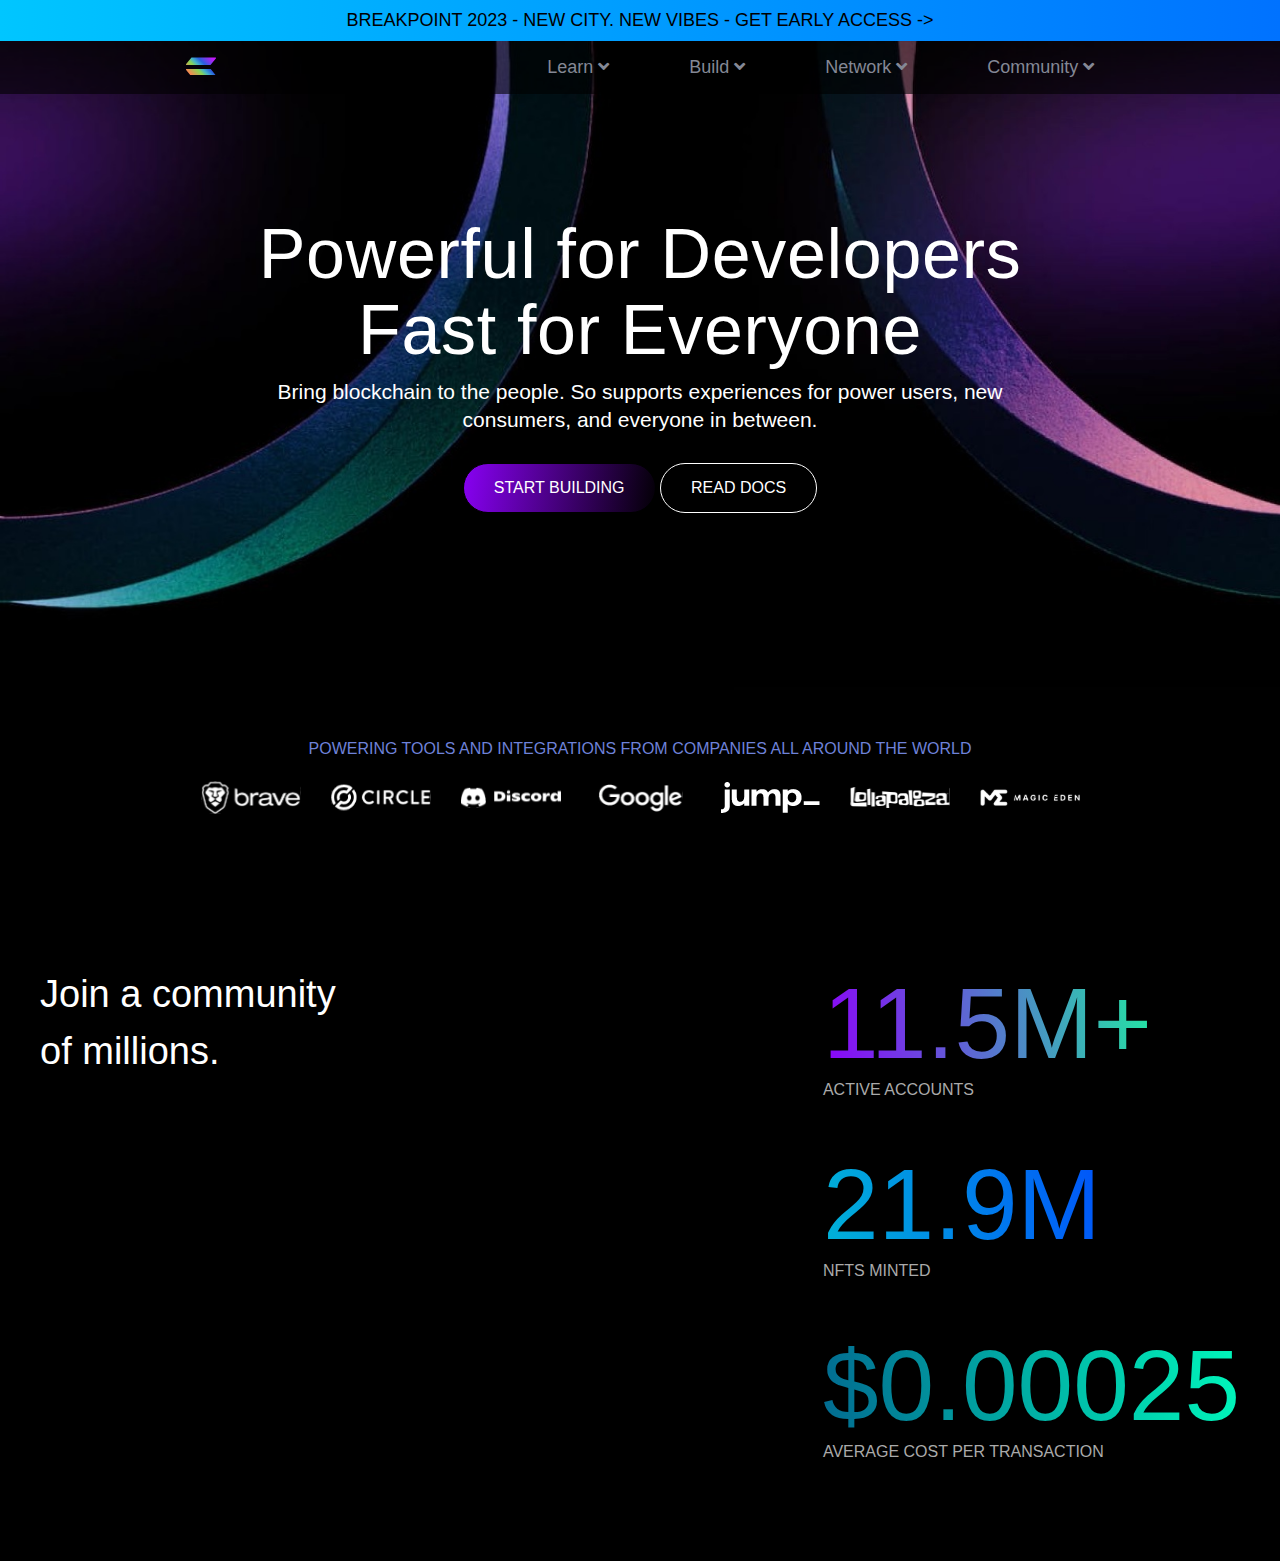
==== index.html @ 9ced0b7d "[NO-12] - Conflict yeniden çözüldü" ====
<!DOCTYPE html>
<html lang="en">
  <head>
    <meta charset="UTF-8" />
    <meta name="viewport" content="width=device-width, initial-scale=1.0" />
    <link rel="icon" type="image/x-icon" href="/images/favicon.svg" />
    <link rel="stylesheet" href="style/style.css" />
    <link rel="stylesheet" href="https://cdnjs.cloudflare.com/ajax/libs/font-awesome/5.15.4/css/all.min.css" />
    <title>SO</title>
  </head>
  <body>
    <!-- deniz-header-started-->
    <header class="header">
      <div class="header__announcement">BREAKPOINT 2023 - NEW CITY. NEW VIBES - GET EARLY ACCESS -></div>
      <nav class="header__navbar">
        <div class="header__logo">
          <img src="images/favicon.svg" alt="Logo" />
        </div>
        <input type="checkbox" id="menu-toggle" class="header__menu-toggle" />
        <label for="menu-toggle" class="header__hamburger">
          <span></span>
          <span></span>
          <span></span>
        </label>
        <ul class="header__nav-links">
          <li>
            <a href="#">Learn <i class="fas fa-angle-down"></i></a>
          </li>
          <li>
            <a href="#">Build <i class="fas fa-angle-down"></i></a>
          </li>
          <li>
            <a href="#">Network <i class="fas fa-angle-down"></i></a>
          </li>
          <li>
            <a href="#">Community <i class="fas fa-angle-down"></i></a>
          </li>
        </ul>
      </nav>
    </header>
    <!-- deniz-header-finished-->
    <main>
       <!-- BEYZANURMETE-Hero Section Başlangıcı -->
       <section class="hero">
        <div class="hero-content">
          <h1>Powerful for Developers <br>Fast for Everyone </br></h1>
          
          <p>Bring blockchain to the people. So supports experiences for power users, new consumers, and everyone in between.</p>
          <div class="hero-buttons">
            <a href="#" class="hero-button start-building-btn ">START BUILDING</a>
            <a href="#" class="hero-button read-docs-btn ">READ DOCS</a>
          </div>
        </div>
      </section>
      <!-- BEYZANURMETE-Hero Section Sonu -->
      <!--deniz-trusted-brands-started-->
      <div class="partner-section">
        <p class="partner-heading">Powering tools and integrations from companies all around the world</p>
        <div class="partner-logos">
          <img src="images/numbers img/brave.svg" alt="Brave Logo" class="partner-logo">
          <img src="images/numbers img/circle.svg" alt="Circle Logo" class="partner-logo">
          <img src="images/numbers img/discord.svg" alt="Discord Logo" class="partner-logo">
          <img src="images/numbers img/google.svg" alt="Google Logo" class="partner-logo">
          <img src="images/numbers img/jump.svg" alt="Jump Logo" class="partner-logo">
          <img src="images/numbers img/lolia.svg" alt="Lollapalooza Logo" class="partner-logo">
          <img src="images/numbers img/magic.svg" alt="Magic Eden Logo" class="partner-logo">
        </div>
      </div>
      <!--deniz-trusted-brands-finished-->
      <!--deniz-number-section-started-->

      <section class="number-section">
        <div class="number-left">
          <h2 class="number-title">Join a community of millions.</h2>
        </div>
        <div class="number-right">
          <div class="number-item">
            <p class="number-value--blue">11.5M+</p>
            <p class="number-label">ACTIVE ACCOUNTS</p>
          </div>
          <div class="number-item">
            <p class="number-value--green">21.9M</p>
            <p class="number-label">NFTS MINTED</p>
          </div>
          <div class="number-item">
            <p class="number-value--purple">$0.00025</p>
            <p class="number-label">AVERAGE COST PER TRANSACTION</p>
          </div>
        </div>
      </section>
      <!--deniz-number-section-finished-->

    </main>
    <footer></footer>
  </body>
</html>
---- style/style.css ----
@import url("./fonts.css");
@import url("./reset.css");

/* CSS kodları buraya gelecek */
body {
  font-family: "Helvetica Neue", sans-serif;
  background-color: #000000;
}
/* deniz/header-started */

.header {
  width: 100%;
}

.header__announcement {
  background: linear-gradient(to right, #00c6ff, #0072ff);
  color: #000000;
  text-align: center;
  padding: 10px 0;
  font-weight: 400;
  font-size: 18px;
  width: 100%;
}

.header__navbar {
  display: flex;
  align-items: center;
  justify-content: space-around;
  background-color: rgba(0, 0, 0, 0.6);
  padding: 15px 20px;
}

.header__logo img {
  width: 30px;
  height: 19px;
}

.header__nav-links {
  list-style: none;
  display: flex;
  gap: 80px;
}

.header__nav-links li a {
  color: #848895;
  text-decoration: none;
  font-size: 18px;
}

.header__hamburger {
  display: none;
  flex-direction: column;
  gap: 5px;
  cursor: pointer;
}

.header__hamburger span {
  display: block;
  width: 25px;
  height: 3px;
  background-color: #848895;
  border-radius: 2px;
}

.header__menu-toggle {
  display: none;
}

/* Responsive Design */
@media (max-width: 768px) {
  .header__announcement {
    font-size: 14px;
  }
  .header__navbar {
    display: flex;
    justify-content: flex-start;
    padding: 10px 20px;
    position: relative;
  }
  .header__logo {
    position: absolute;
    right: 20px;
  }
  .header__hamburger {
    display: flex;
    margin-bottom: 10px;
  }
  .header__nav-links {
    display: none;
    flex-direction: column;
    position: static;
    width: 100%;
    margin: 0;
    padding: 0;
    background-color: transparent;
    gap: 10px;
    padding: 20px 10px;
    border: none;
  }
  .header__nav-links li a {
    color: #848895;
    font-size: 16px;
    padding-left: 20px;
  }
  .header__menu-toggle:checked ~ .header__nav-links {
    display: flex;
    flex-direction: column;
    position: absolute;
    top: 49px;
    left: 0;
    background-color: rgba(0, 0, 0, 0.6);
    width: 100%;
  }
}

/* BEYZANURMETE-HERO-SECTİON-START */
.hero {
  position: relative;
  z-index: -1;
  height: 650px;
  display: flex;
  flex-direction: column;
  justify-content: center;
  align-items: center;
  color: white;
  text-align: center;
  background: url("../images/right.jpg") left top no-repeat, url("../images/left.jpg") right top no-repeat;
  background-size: contain;
  margin-top: -54px;
}

.hero h1 {
  text-align: center;
  font-family: Helvetica;
  font-size: 70px;
  font-style: normal;
  font-weight: 400;
  line-height: 75.6px;
  letter-spacing: 0.68px;
  margin-bottom: 10px;
}

.hero p {
  text-align: center;
  font-family: Helvetica;
  font-size: 21px;
  font-style: normal;
  font-weight: 400;
  line-height: 27.3px;
  margin-bottom: 30px;
  max-width: 800px;
  margin-left: auto;
  margin-right: auto;
}

.hero-button {
  display: inline-block;
  padding: 15px 30px;
  text-decoration: none;
  border-radius: 36px;
  font-size: 1rem;
  font-weight: 300;
  transition: all 0.3s ease;
  text-align: center;
  cursor: pointer;
}

.start-building-btn {
  border: 1px solid #000;
  background: linear-gradient(99deg, #8c01fa -2.99%, #000 102.28%);
  color: #fff;
}

.read-docs-btn {
  border: 1px solid #fff;
  background: #000;
  color: #fff;
}

.start-building-btn:hover {
  background: linear-gradient(99deg, #fff -2.99%, #8c01fa 102.28%);
  color: #000;
  border-color: #8c01fa;
  box-shadow: 0 0 15px #8c01fa, 0 0 30px #8c01fa;
}

.read-docs-btn:hover {
  background: #fff;
  color: #000;
  border-color: #fff;
  box-shadow: 0 0 15px #fff, 0 0 30px #fff;
}
@media (max-width: 768px) {
  .hero h1 {
    font-size: 40px;
    margin-bottom: 5px;
    line-height: 1.2;
  }

  .hero p {
    font-size: 13px;
    margin-bottom: 20px;
  }

  .hero-button {
    display: block;
    width: 100%;
    margin-right: 0;
    margin-bottom: 20px;
    text-align: center;
  }
}

@media (max-width: 480px) {
  .hero h1 {
    font-size: 32px;
    margin-bottom: 10px;
    line-height: 1.2;
  }

  .hero p {
    font-size: 10px;
    margin-bottom: 15px;
  }

  .hero-button {
    font-size: 0.75rem;
  }
}
/* BEYZANURMETE-HERO-SECTİON-finished */

/* deniz-trusted-brands-started*/
.partner-section {
  text-align: center;
  padding: 50px 20px;
  background: #000;
}
.partner-heading {
  font-weight: 300;
  color: #6e82d9; 
  text-transform: uppercase;
  margin-bottom: 20px;
}
.partner-logos {
  display: flex;
  justify-content: center;
  align-items: center;
  flex-wrap: wrap;
  gap: 30px;
}

.partner-logo {
  height: auto; 
  max-width: 100px; 
  object-fit: contain; 
  transition: transform 0.3s ease; 
}

.partner-logo:hover {
  transform: scale(1.1); 
}
/* deniz-trusted-brands-finished*/
.number-section {
  display: flex;
  justify-content: space-between;
  align-items: flex-start; 
  max-width: 1200px;
  height: auto;
  margin: 100px auto;
  color: white;
}

.number-left {
  flex: 1;
  max-width: 320px;
}

.number-title {
  font-size: 38px;
  font-weight: 400;
  line-height: 1.5;
 
}

.number-right {
  display: flex;
  flex-direction: column;
  align-items: flex-start; 
  gap: 48px; 
}

.number-item {
  text-align: left; 
}

.number-value {
  margin: 0;
}

.number-value--blue {
  background: linear-gradient(262deg, #19FB9B -8.01%, #8C01FA 100%);
  font-size: 100px;
  background-clip: text;
  -webkit-text-fill-color: transparent;
}

.number-value--green {
  background:linear-gradient(260deg, #0047FF -13.37%, #00BCD4 109.53%);
  font-size: 100px;
  background-clip: text;
  -webkit-text-fill-color: transparent;
}

.number-value--purple {
  background: linear-gradient(265deg, #00FFBD -5.84%, #025B8C 111.58%);
  font-size: 100px;
  background-clip: text;
  -webkit-text-fill-color: transparent;
}
.number-label {
  font-size: 16px;
  font-weight: 300;
  color: #aaa;
}
/* deniz-NumberSection-finished */
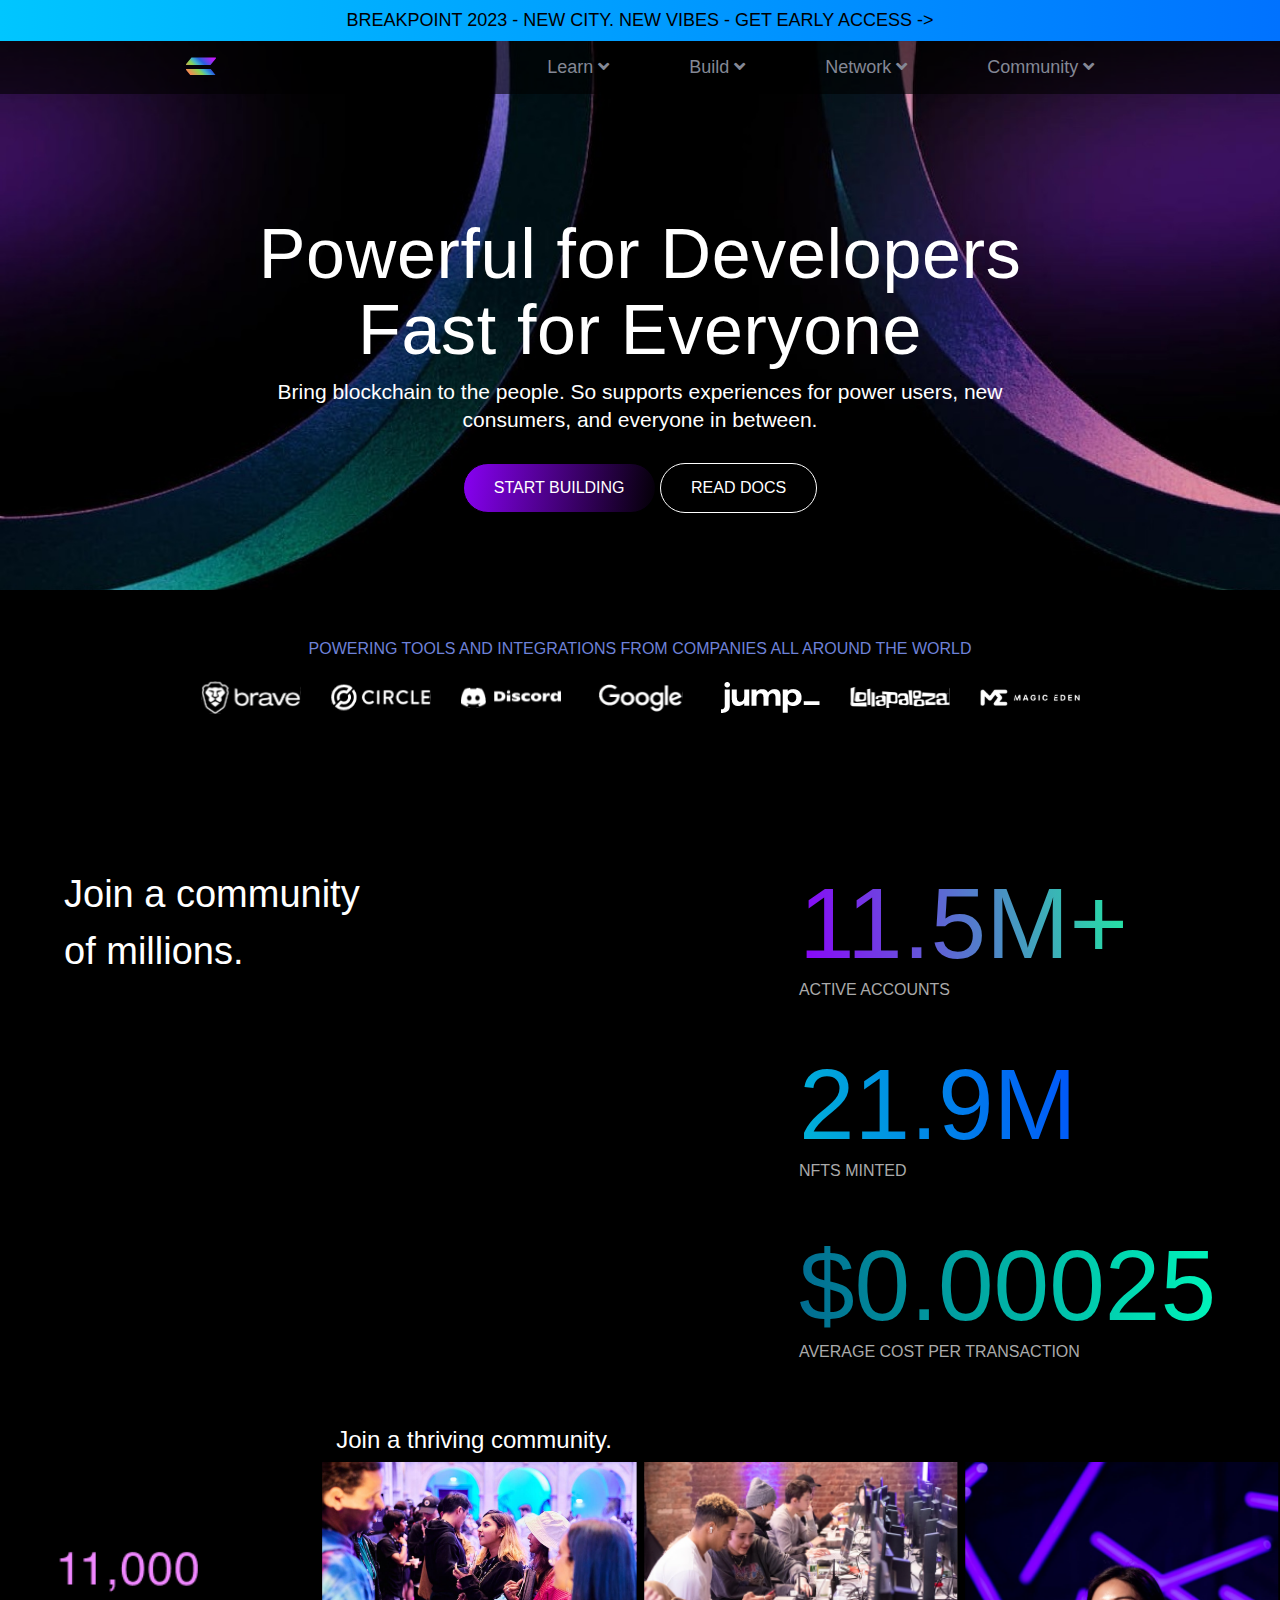
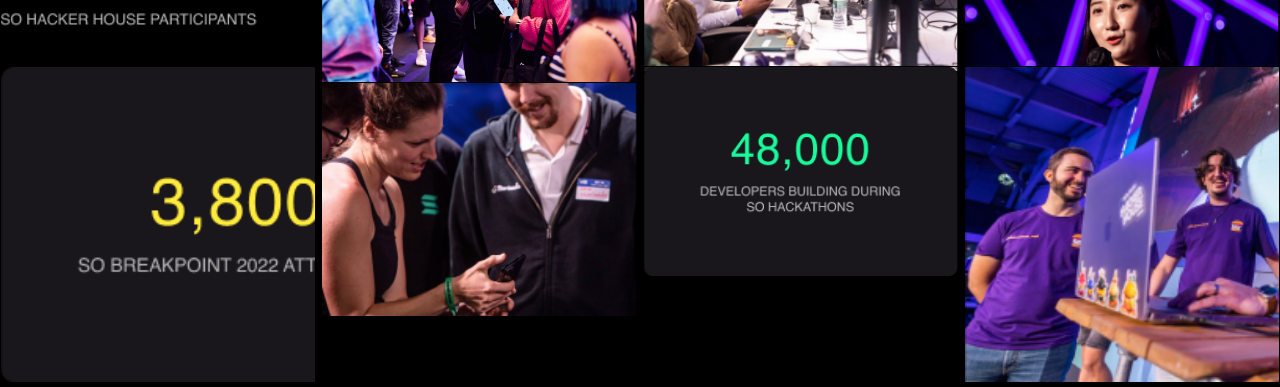
==== commit 26ab7325: "[NO-18] - Conflict cozuldu" ====
--- a/index.html
+++ b/index.html
@@ -1,97 +1,116 @@
 <!DOCTYPE html>
 <html lang="en">
-  <head>
-    <meta charset="UTF-8" />
-    <meta name="viewport" content="width=device-width, initial-scale=1.0" />
-    <link rel="icon" type="image/x-icon" href="/images/favicon.svg" />
-    <link rel="stylesheet" href="style/style.css" />
-    <link rel="stylesheet" href="https://cdnjs.cloudflare.com/ajax/libs/font-awesome/5.15.4/css/all.min.css" />
-    <title>SO</title>
-  </head>
-  <body>
-    <!-- deniz-header-started-->
-    <header class="header">
-      <div class="header__announcement">BREAKPOINT 2023 - NEW CITY. NEW VIBES - GET EARLY ACCESS -></div>
-      <nav class="header__navbar">
-        <div class="header__logo">
-          <img src="images/favicon.svg" alt="Logo" />
-        </div>
-        <input type="checkbox" id="menu-toggle" class="header__menu-toggle" />
-        <label for="menu-toggle" class="header__hamburger">
-          <span></span>
-          <span></span>
-          <span></span>
-        </label>
-        <ul class="header__nav-links">
-          <li>
-            <a href="#">Learn <i class="fas fa-angle-down"></i></a>
-          </li>
-          <li>
-            <a href="#">Build <i class="fas fa-angle-down"></i></a>
-          </li>
-          <li>
-            <a href="#">Network <i class="fas fa-angle-down"></i></a>
-          </li>
-          <li>
-            <a href="#">Community <i class="fas fa-angle-down"></i></a>
-          </li>
-        </ul>
-      </nav>
-    </header>
-    <!-- deniz-header-finished-->
-    <main>
-       <!-- BEYZANURMETE-Hero Section Başlangıcı -->
-       <section class="hero">
-        <div class="hero-content">
-          <h1>Powerful for Developers <br>Fast for Everyone </br></h1>
-          
-          <p>Bring blockchain to the people. So supports experiences for power users, new consumers, and everyone in between.</p>
-          <div class="hero-buttons">
-            <a href="#" class="hero-button start-building-btn ">START BUILDING</a>
-            <a href="#" class="hero-button read-docs-btn ">READ DOCS</a>
-          </div>
-        </div>
-      </section>
-      <!-- BEYZANURMETE-Hero Section Sonu -->
-      <!--deniz-trusted-brands-started-->
-      <div class="partner-section">
-        <p class="partner-heading">Powering tools and integrations from companies all around the world</p>
-        <div class="partner-logos">
-          <img src="images/numbers img/brave.svg" alt="Brave Logo" class="partner-logo">
-          <img src="images/numbers img/circle.svg" alt="Circle Logo" class="partner-logo">
-          <img src="images/numbers img/discord.svg" alt="Discord Logo" class="partner-logo">
-          <img src="images/numbers img/google.svg" alt="Google Logo" class="partner-logo">
-          <img src="images/numbers img/jump.svg" alt="Jump Logo" class="partner-logo">
-          <img src="images/numbers img/lolia.svg" alt="Lollapalooza Logo" class="partner-logo">
-          <img src="images/numbers img/magic.svg" alt="Magic Eden Logo" class="partner-logo">
+
+<head>
+  <meta charset="UTF-8" />
+  <meta name="viewport" content="width=device-width, initial-scale=1.0" />
+  <link rel="icon" type="image/x-icon" href="/images/favicon.svg" />
+  <link rel="stylesheet" href="style/style.css" />
+  <link rel="stylesheet" href="https://cdnjs.cloudflare.com/ajax/libs/font-awesome/5.15.4/css/all.min.css" />
+  <title>SO</title>
+</head>
+
+<body>
+  <!-- deniz-header-started-->
+  <header class="header">
+    <div class="header__announcement">BREAKPOINT 2023 - NEW CITY. NEW VIBES - GET EARLY ACCESS -></div>
+    <nav class="header__navbar">
+      <div class="header__logo">
+        <img src="images/favicon.svg" alt="Logo" />
+      </div>
+      <input type="checkbox" id="menu-toggle" class="header__menu-toggle" />
+      <label for="menu-toggle" class="header__hamburger">
+        <span></span>
+        <span></span>
+        <span></span>
+      </label>
+      <ul class="header__nav-links">
+        <li>
+          <a href="#">Learn <i class="fas fa-angle-down"></i></a>
+        </li>
+        <li>
+          <a href="#">Build <i class="fas fa-angle-down"></i></a>
+        </li>
+        <li>
+          <a href="#">Network <i class="fas fa-angle-down"></i></a>
+        </li>
+        <li>
+          <a href="#">Community <i class="fas fa-angle-down"></i></a>
+        </li>
+      </ul>
+    </nav>
+  </header>
+  <!-- deniz-header-finished-->
+  <main>
+    <!-- BEYZANURMETE-Hero Section Başlangıcı -->
+    <section class="hero">
+      <div class="hero-content">
+        <h1>Powerful for Developers <br>Fast for Everyone </br></h1>
+
+        <p>Bring blockchain to the people. So supports experiences for power users, new consumers, and everyone in between.</p>
+        <div class="hero-buttons">
+          <a href="#" class="hero-button start-building-btn ">START BUILDING</a>
+          <a href="#" class="hero-button read-docs-btn ">READ DOCS</a>
         </div>
       </div>
-      <!--deniz-trusted-brands-finished-->
-      <!--deniz-number-section-started-->
+    </section>
+    <!-- BEYZANURMETE-Hero Section Sonu -->
+    <!--deniz-trusted-brands-started-->
+    <div class="partner-section">
+      <p class="partner-heading">Powering tools and integrations from companies all around the world</p>
+      <div class="partner-logos">
+        <img src="images/numbers img/brave.svg" alt="Brave Logo" class="partner-logo">
+        <img src="images/numbers img/circle.svg" alt="Circle Logo" class="partner-logo">
+        <img src="images/numbers img/discord.svg" alt="Discord Logo" class="partner-logo">
+        <img src="images/numbers img/google.svg" alt="Google Logo" class="partner-logo">
+        <img src="images/numbers img/jump.svg" alt="Jump Logo" class="partner-logo">
+        <img src="images/numbers img/lolia.svg" alt="Lollapalooza Logo" class="partner-logo">
+        <img src="images/numbers img/magic.svg" alt="Magic Eden Logo" class="partner-logo">
+      </div>
+    </div>
+    <!--deniz-trusted-brands-finished-->
+    <!--deniz-number-section-started-->
 
-      <section class="number-section">
-        <div class="number-left">
-          <h2 class="number-title">Join a community of millions.</h2>
+    <section class="number-section">
+      <div class="number-left">
+        <h2 class="number-title">Join a community of millions.</h2>
+      </div>
+      <div class="number-right">
+        <div class="number-item">
+          <p class="number-value--blue">11.5M+</p>
+          <p class="number-label">ACTIVE ACCOUNTS</p>
         </div>
-        <div class="number-right">
-          <div class="number-item">
-            <p class="number-value--blue">11.5M+</p>
-            <p class="number-label">ACTIVE ACCOUNTS</p>
-          </div>
-          <div class="number-item">
-            <p class="number-value--green">21.9M</p>
-            <p class="number-label">NFTS MINTED</p>
-          </div>
-          <div class="number-item">
-            <p class="number-value--purple">$0.00025</p>
-            <p class="number-label">AVERAGE COST PER TRANSACTION</p>
-          </div>
+        <div class="number-item">
+          <p class="number-value--green">21.9M</p>
+          <p class="number-label">NFTS MINTED</p>
         </div>
-      </section>
-      <!--deniz-number-section-finished-->
+        <div class="number-item">
+          <p class="number-value--purple">$0.00025</p>
+          <p class="number-label">AVERAGE COST PER TRANSACTION</p>
+        </div>
+      </div>
+    </section>
+    <!--deniz-number-section-finished-->
+    <!-- beyza-join-community-start-->
+    <section class="Join-Community">
+      <div class="join-container">
+        <div class="k1"><img src="images/join-community/solüstilk.png" alt=""></div>
+        <div class="big">
+          <img src="images/join-community/soliki.png" alt="">
+          <p class="description">Join a thriving community.</p> <!-- Yazıyı buraya ekledik -->
+        </div>
+        <div class><img src="images/join-community/solüçüst.png" alt=""></div>
+        <div class="orta"><img src="images/join-community/soldört.png" alt=""></div>
+        <div class=><img src="images/join-community/sağüstilk.png" alt=""></div>
+        <div class><img src="images/join-community/solüstiki.png" alt=""></div>
+        <div class=><img src="images/join-community/solüçalt.png" alt=""></div>
+        <div class=><img src="images/join-community/sağüstiki.png" alt=""></div>
+      </div>
+    </section>
+    <!-- beyza-join-community-end-->
 
-    </main>
-    <footer></footer>
-  </body>
-</html>
+  </main>
+  <footer></footer>
+</body>
 
+</html>--- a/style/style.css
+++ b/style/style.css
@@ -234,6 +234,8 @@
   text-align: center;
   padding: 50px 20px;
   background: #000;
+  margin-top: -100px;
+ 
 }
 .partner-heading {
   font-weight: 300;
@@ -259,25 +261,31 @@
 .partner-logo:hover {
   transform: scale(1.1); 
 }
+
 /* deniz-trusted-brands-finished*/
 .number-section {
+  font-family: Helvetica, sans-serif;
   display: flex;
   justify-content: space-between;
   align-items: flex-start; 
   max-width: 1200px;
+  width: 90%;
   height: auto;
   margin: 100px auto;
   color: white;
+  box-sizing: border-box;
+  overflow: hidden; 
 }
 
 .number-left {
   flex: 1;
   max-width: 320px;
+  text-align: left;
 }
 
 .number-title {
   font-size: 38px;
-  font-weight: 400;
+  font-weight: 300;
   line-height: 1.5;
  
 }
@@ -322,6 +330,192 @@
   font-weight: 300;
   color: #aaa;
 }
+@media (max-width: 768px) {
+  .number-section {
+    flex-direction: column; 
+    align-items: center; 
+    gap: 40px; 
+    text-align: center; 
+    margin: 50px auto;
+  }
+
+  .number-left {
+    max-width: 100%; 
+  }
+
+  .number-title {
+    font-size: 28px;
+    line-height: 1.4;
+  }
+
+  .number-right {
+    width: 70%; 
+    gap: 30px; 
+    align-items: center; 
+  }
+
+  .number-item {
+    text-align: center; 
+  }
+
+  .number-value--blue,
+  .number-value--green,
+  .number-value--purple {
+    font-size: 60px; 
+  }
+
+  .number-label {
+    font-size: 14px; 
+  }
+}
+
+@media (max-width: 480px) {
+  .number-section {
+    margin: 50px auto; 
+  }
+
+  .number-title {
+    font-size: 24px; 
+  }
+
+  .number-value--blue,
+  .number-value--green,
+  .number-value--purple {
+    font-size: 50px;
+  }
+
+  .number-label {
+    font-size: 12px; 
+  }
+}
 /* deniz-NumberSection-finished */
-
-
+/* beyza-join-community-start */
+.join-container > div > img {
+  width: 100%;
+  height: 100%;
+  object-fit: cover;
+  border: 1px solid black;
+}
+
+.join-container {
+
+  display: grid;
+  grid-gap: 5px;
+  grid-template-columns: repeat(auto-fit, minmax(300px, 1fr));
+  grid-auto-rows: 200px;
+  margin-top: 50px;
+  
+}
+
+.k1 {
+  grid-column: span 1;
+}
+.big {
+  grid-column: span 2;
+  grid-row: span 2;
+  position: relative; 
+}
+
+.big .description {
+  position: absolute;
+  top: -60px;
+  padding: 10px;
+  font-family: Helvetica;
+  font-size: 20px;
+  left: 5px;
+  color: #FFFFFF;
+  font-size: 30px;
+}
+
+.orta {
+  grid-row: span 2;
+}
+@media (max-width: 1500px) {
+  .join-container > div > img {
+    width: 100%;
+    height: auto;
+  }
+
+  .big .description {
+    font-size: 24px; 
+  }
+
+  .big {
+    grid-column: span 1;
+    grid-row: span 1;
+  }
+
+  .big .description {
+    font-size: 24px; 
+    top: -45px; 
+  }
+
+  
+  .orta {
+    grid-column: span 1;
+    grid-row: span 1; 
+  }
+}
+
+
+@media (max-width: 900px) {
+  .join-container > div > img {
+    width: 100%;
+    height: auto;
+  }
+
+  .big {
+    grid-column: span 1;
+    grid-row: span 1;
+  }
+
+  .big .description {
+    font-size: 18px; 
+    top: -40px; 
+  }
+
+  
+  .orta {
+    grid-column: span 1;
+    grid-row: span 1;
+  }
+
+  .join-container {
+    grid-template-columns: repeat(auto-fit, minmax(200px, 1fr)); 
+  }
+}
+@media (max-width: 480px) {
+ 
+  .join-container > div > img {
+    width: 100%;
+    height: auto;
+  }
+
+
+  .big {
+    grid-column: span 1; 
+    grid-row: span 1; 
+  }
+
+  .big .description {
+    font-size: 16px;
+    top: -30px; 
+    }
+
+  
+  .orta {
+    grid-column: span 1; 
+    grid-row: span 1; 
+  }
+
+  
+  .join-container {
+    grid-template-columns: repeat(auto-fit, minmax(200px, 1fr)); 
+    grid-gap: 10px;
+  }
+
+  .join-container .big .description {
+    font-size: 14px;
+  }
+
+}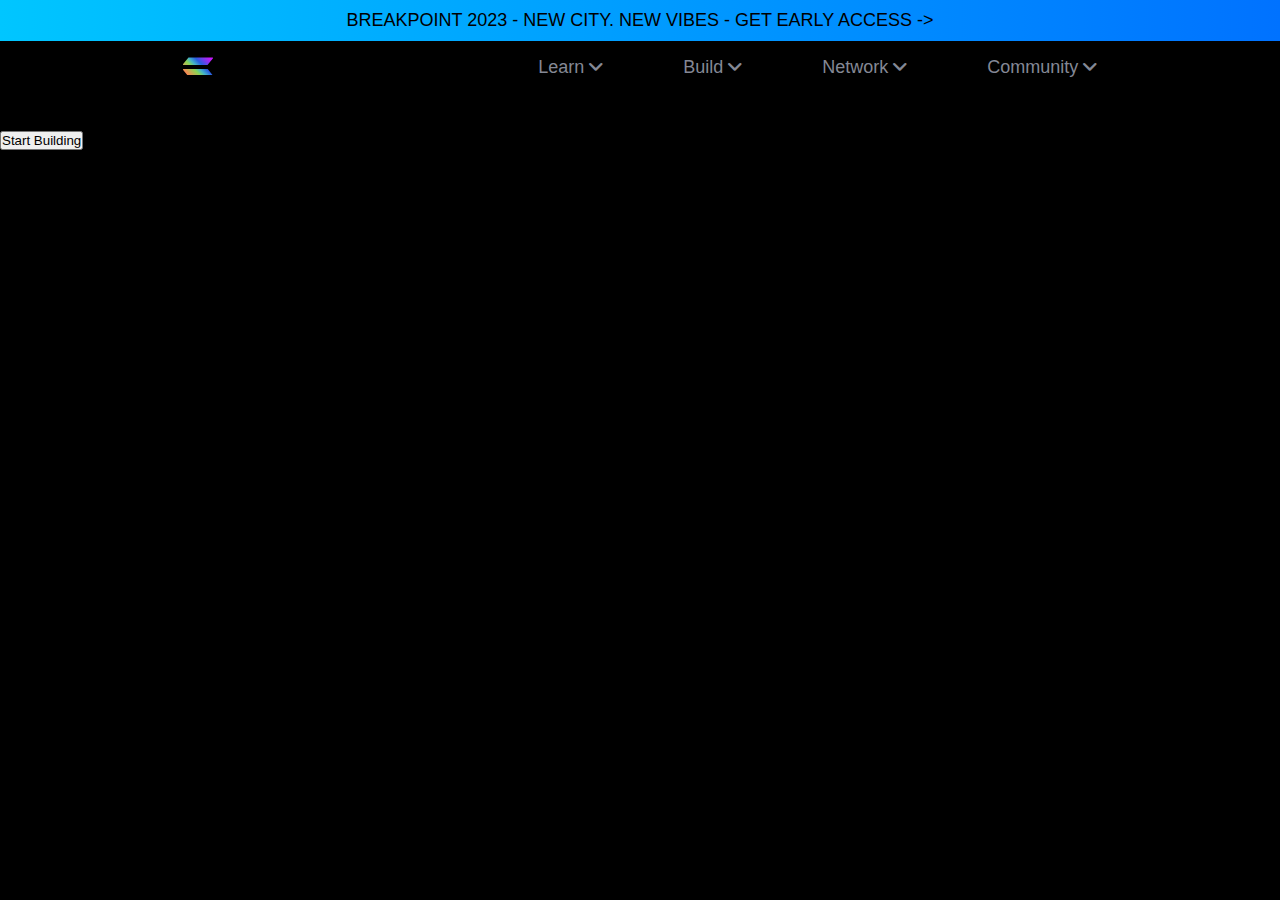
==== commit 3a47d1b6: "Duzeltildi" ====
--- a/index.html
+++ b/index.html
@@ -6,7 +6,8 @@
   <meta name="viewport" content="width=device-width, initial-scale=1.0" />
   <link rel="icon" type="image/x-icon" href="/images/favicon.svg" />
   <link rel="stylesheet" href="style/style.css" />
-  <link rel="stylesheet" href="https://cdnjs.cloudflare.com/ajax/libs/font-awesome/5.15.4/css/all.min.css" />
+  <link rel="stylesheet" href="https://cdnjs.cloudflare.com/ajax/libs/font-awesome/6.0.0-beta3/css/all.min.css" />
+
   <title>SO</title>
 </head>
 
@@ -18,12 +19,6 @@
       <div class="header__logo">
         <img src="images/favicon.svg" alt="Logo" />
       </div>
-      <input type="checkbox" id="menu-toggle" class="header__menu-toggle" />
-      <label for="menu-toggle" class="header__hamburger">
-        <span></span>
-        <span></span>
-        <span></span>
-      </label>
       <ul class="header__nav-links">
         <li>
           <a href="#">Learn <i class="fas fa-angle-down"></i></a>
@@ -41,76 +36,17 @@
     </nav>
   </header>
   <!-- deniz-header-finished-->
-  <main>
-    <!-- BEYZANURMETE-Hero Section Başlangıcı -->
-    <section class="hero">
-      <div class="hero-content">
-        <h1>Powerful for Developers <br>Fast for Everyone </br></h1>
-
-        <p>Bring blockchain to the people. So supports experiences for power users, new consumers, and everyone in between.</p>
-        <div class="hero-buttons">
-          <a href="#" class="hero-button start-building-btn ">START BUILDING</a>
-          <a href="#" class="hero-button read-docs-btn ">READ DOCS</a>
-        </div>
-      </div>
-    </section>
-    <!-- BEYZANURMETE-Hero Section Sonu -->
-    <!--deniz-trusted-brands-started-->
-    <div class="partner-section">
-      <p class="partner-heading">Powering tools and integrations from companies all around the world</p>
-      <div class="partner-logos">
-        <img src="images/numbers img/brave.svg" alt="Brave Logo" class="partner-logo">
-        <img src="images/numbers img/circle.svg" alt="Circle Logo" class="partner-logo">
-        <img src="images/numbers img/discord.svg" alt="Discord Logo" class="partner-logo">
-        <img src="images/numbers img/google.svg" alt="Google Logo" class="partner-logo">
-        <img src="images/numbers img/jump.svg" alt="Jump Logo" class="partner-logo">
-        <img src="images/numbers img/lolia.svg" alt="Lollapalooza Logo" class="partner-logo">
-        <img src="images/numbers img/magic.svg" alt="Magic Eden Logo" class="partner-logo">
-      </div>
+  <!-- beyzanurmete-CTA-Banner-started-->
+  <div class="banner">
+    <div class="banner-text">
+      <h1>It's time to join the thousands of creators, artists, and developers using So.</h1>
     </div>
-    <!--deniz-trusted-brands-finished-->
-    <!--deniz-number-section-started-->
-
-    <section class="number-section">
-      <div class="number-left">
-        <h2 class="number-title">Join a community of millions.</h2>
-      </div>
-      <div class="number-right">
-        <div class="number-item">
-          <p class="number-value--blue">11.5M+</p>
-          <p class="number-label">ACTIVE ACCOUNTS</p>
-        </div>
-        <div class="number-item">
-          <p class="number-value--green">21.9M</p>
-          <p class="number-label">NFTS MINTED</p>
-        </div>
-        <div class="number-item">
-          <p class="number-value--purple">$0.00025</p>
-          <p class="number-label">AVERAGE COST PER TRANSACTION</p>
-        </div>
-      </div>
-    </section>
-    <!--deniz-number-section-finished-->
-    <!-- beyza-join-community-start-->
-    <section class="Join-Community">
-      <div class="join-container">
-        <div class="k1"><img src="images/join-community/solüstilk.png" alt=""></div>
-        <div class="big">
-          <img src="images/join-community/soliki.png" alt="">
-          <p class="description">Join a thriving community.</p> <!-- Yazıyı buraya ekledik -->
-        </div>
-        <div class><img src="images/join-community/solüçüst.png" alt=""></div>
-        <div class="orta"><img src="images/join-community/soldört.png" alt=""></div>
-        <div class=><img src="images/join-community/sağüstilk.png" alt=""></div>
-        <div class><img src="images/join-community/solüstiki.png" alt=""></div>
-        <div class=><img src="images/join-community/solüçalt.png" alt=""></div>
-        <div class=><img src="images/join-community/sağüstiki.png" alt=""></div>
-      </div>
-    </section>
-    <!-- beyza-join-community-end-->
-
-  </main>
+    <div class="banner-button">
+      <button class="banner-start-building-btn">Start Building</button>
+    </div>
+  </div>
+  <!-- beyzanurmete-CTA-Banner-end----->
+  <main></main>
   <footer></footer>
 </body>
-
 </html>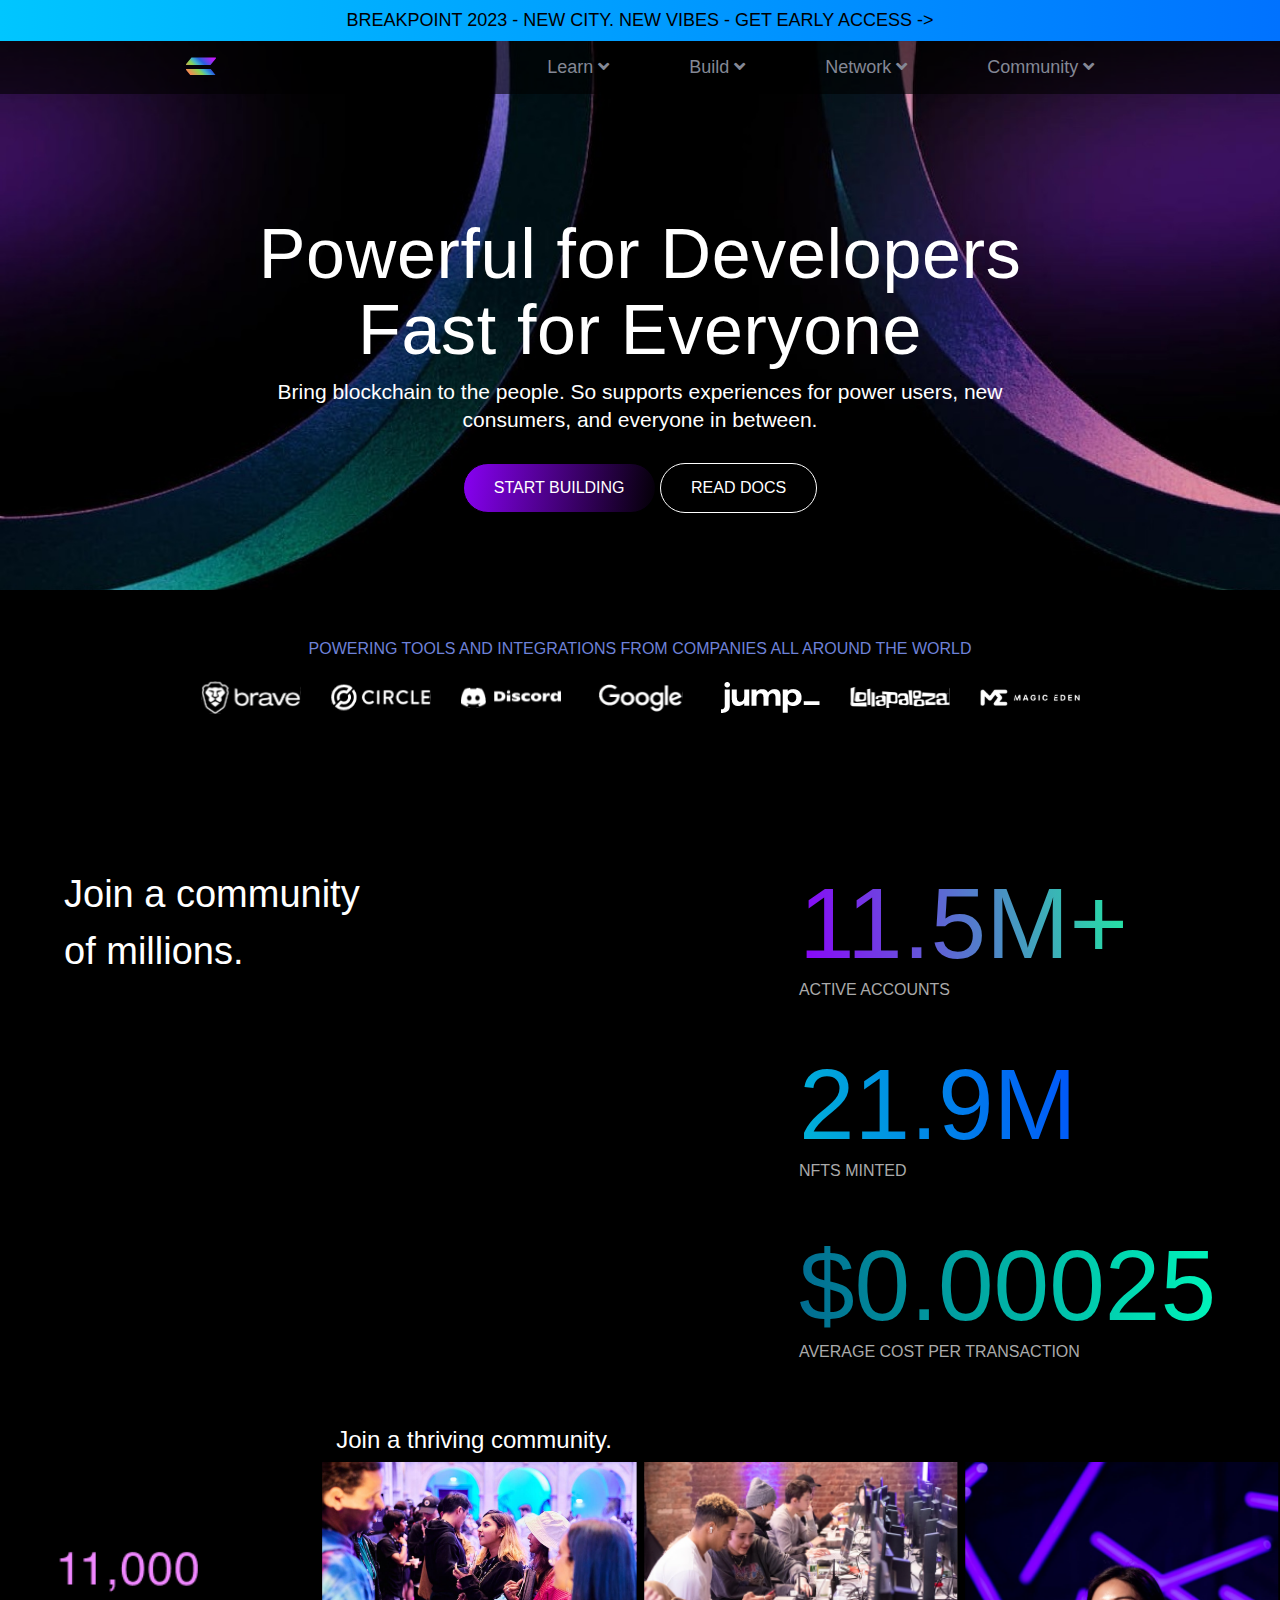
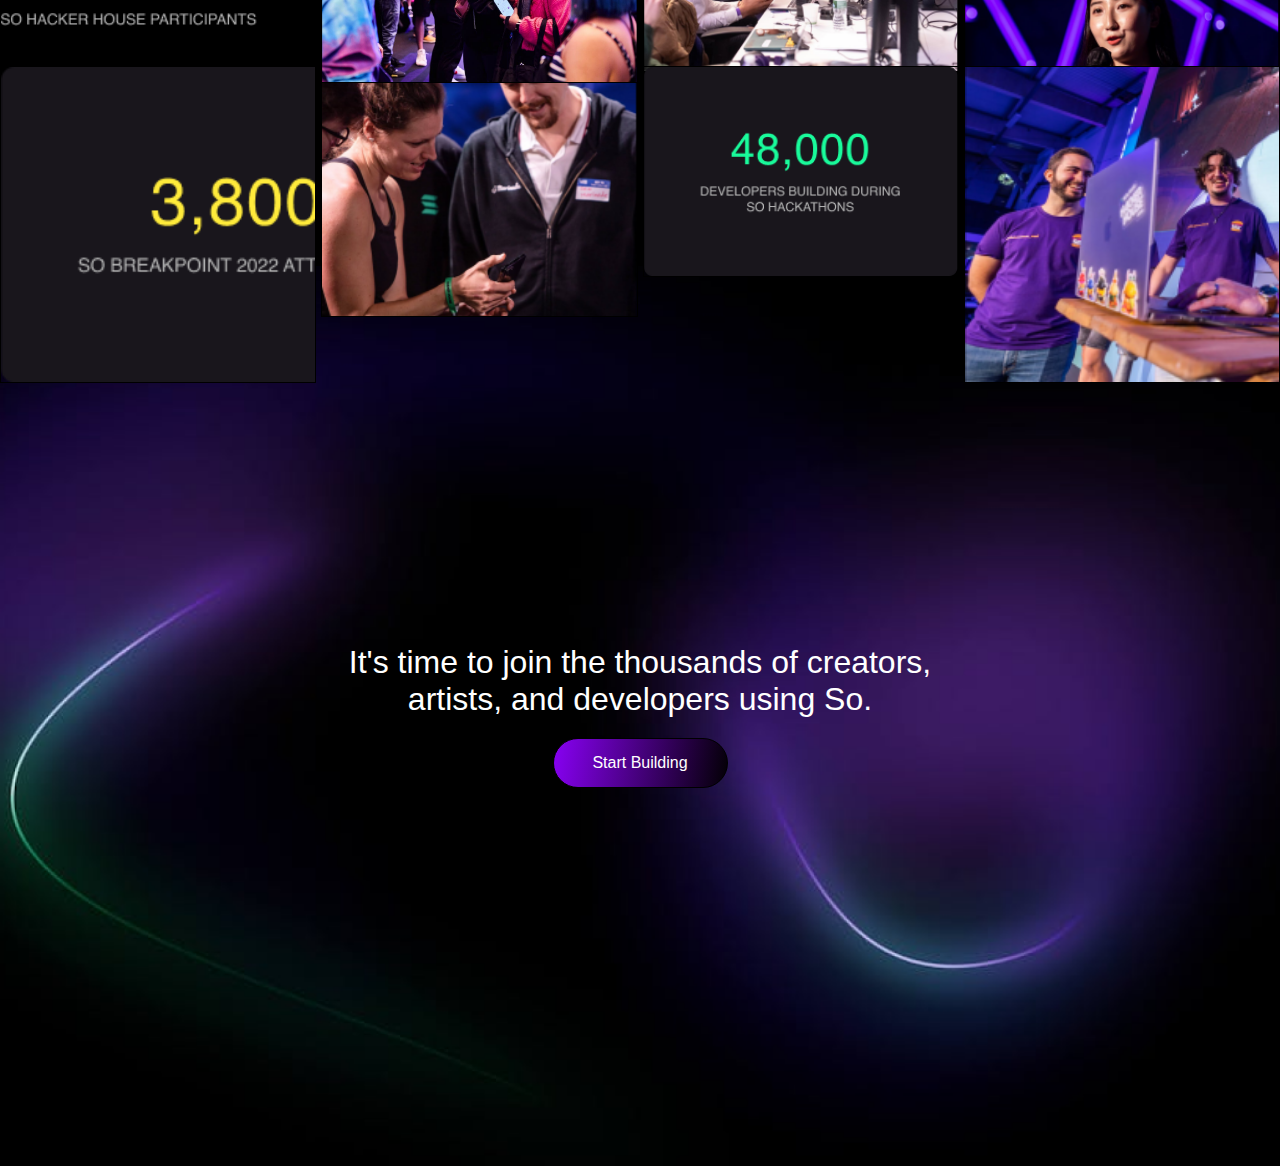
==== commit 51e7bfcb: "[NO-2] Conflict couzuldu" ====
--- a/index.html
+++ b/index.html
@@ -6,8 +6,7 @@
   <meta name="viewport" content="width=device-width, initial-scale=1.0" />
   <link rel="icon" type="image/x-icon" href="/images/favicon.svg" />
   <link rel="stylesheet" href="style/style.css" />
-  <link rel="stylesheet" href="https://cdnjs.cloudflare.com/ajax/libs/font-awesome/6.0.0-beta3/css/all.min.css" />
-
+  <link rel="stylesheet" href="https://cdnjs.cloudflare.com/ajax/libs/font-awesome/5.15.4/css/all.min.css" />
   <title>SO</title>
 </head>
 
@@ -19,6 +18,12 @@
       <div class="header__logo">
         <img src="images/favicon.svg" alt="Logo" />
       </div>
+      <input type="checkbox" id="menu-toggle" class="header__menu-toggle" />
+      <label for="menu-toggle" class="header__hamburger">
+        <span></span>
+        <span></span>
+        <span></span>
+      </label>
       <ul class="header__nav-links">
         <li>
           <a href="#">Learn <i class="fas fa-angle-down"></i></a>
@@ -36,17 +41,85 @@
     </nav>
   </header>
   <!-- deniz-header-finished-->
-  <!-- beyzanurmete-CTA-Banner-started-->
-  <div class="banner">
-    <div class="banner-text">
-      <h1>It's time to join the thousands of creators, artists, and developers using So.</h1>
+  <main>
+    <!-- BEYZANURMETE-Hero Section Başlangıcı -->
+    <section class="hero">
+      <div class="hero-content">
+        <h1>Powerful for Developers <br>Fast for Everyone </br></h1>
+
+        <p>Bring blockchain to the people. So supports experiences for power users, new consumers, and everyone in between.</p>
+        <div class="hero-buttons">
+          <a href="#" class="hero-button start-building-btn ">START BUILDING</a>
+          <a href="#" class="hero-button read-docs-btn ">READ DOCS</a>
+        </div>
+      </div>
+    </section>
+    <!-- BEYZANURMETE-Hero Section Sonu -->
+    <!--deniz-trusted-brands-started-->
+    <div class="partner-section">
+      <p class="partner-heading">Powering tools and integrations from companies all around the world</p>
+      <div class="partner-logos">
+        <img src="images/numbers img/brave.svg" alt="Brave Logo" class="partner-logo">
+        <img src="images/numbers img/circle.svg" alt="Circle Logo" class="partner-logo">
+        <img src="images/numbers img/discord.svg" alt="Discord Logo" class="partner-logo">
+        <img src="images/numbers img/google.svg" alt="Google Logo" class="partner-logo">
+        <img src="images/numbers img/jump.svg" alt="Jump Logo" class="partner-logo">
+        <img src="images/numbers img/lolia.svg" alt="Lollapalooza Logo" class="partner-logo">
+        <img src="images/numbers img/magic.svg" alt="Magic Eden Logo" class="partner-logo">
+      </div>
     </div>
-    <div class="banner-button">
-      <button class="banner-start-building-btn">Start Building</button>
-    </div>
+    <!--deniz-trusted-brands-finished-->
+    <!--deniz-number-section-started-->
+
+    <section class="number-section">
+      <div class="number-left">
+        <h2 class="number-title">Join a community of millions.</h2>
+      </div>
+      <div class="number-right">
+        <div class="number-item">
+          <p class="number-value--blue">11.5M+</p>
+          <p class="number-label">ACTIVE ACCOUNTS</p>
+        </div>
+        <div class="number-item">
+          <p class="number-value--green">21.9M</p>
+          <p class="number-label">NFTS MINTED</p>
+        </div>
+        <div class="number-item">
+          <p class="number-value--purple">$0.00025</p>
+          <p class="number-label">AVERAGE COST PER TRANSACTION</p>
+        </div>
+      </div>
+    </section>
+    <!--deniz-number-section-finished-->
+    <!-- beyza-join-community-start-->
+    <section class="Join-Community">
+      <div class="join-container">
+        <div class="k1"><img src="images/join-community/solüstilk.png" alt=""></div>
+        <div class="big">
+          <img src="images/join-community/soliki.png" alt="">
+          <p class="description">Join a thriving community.</p> <!-- Yazıyı buraya ekledik -->
+        </div>
+        <div class><img src="images/join-community/solüçüst.png" alt=""></div>
+        <div class="orta"><img src="images/join-community/soldört.png" alt=""></div>
+        <div class=><img src="images/join-community/sağüstilk.png" alt=""></div>
+        <div class><img src="images/join-community/solüstiki.png" alt=""></div>
+        <div class=><img src="images/join-community/solüçalt.png" alt=""></div>
+        <div class=><img src="images/join-community/sağüstiki.png" alt=""></div>
+      </div>
+    </section>
+    <!-- beyza-join-community-end-->
+ <!-- beyzanurmete-CTA-Banner-started-->
+ <div class="banner">
+  <div class="banner-text">
+    <h1>It's time to join the thousands of creators, artists, and developers using So.</h1>
   </div>
-  <!-- beyzanurmete-CTA-Banner-end----->
-  <main></main>
+  <div class="banner-button">
+    <button class="banner-start-building-btn">Start Building</button>
+  </div>
+</div>
+<!-- beyzanurmete-CTA-Banner-end----->
+  </main>
   <footer></footer>
 </body>
+
 </html>--- a/style/style.css
+++ b/style/style.css
@@ -518,4 +518,67 @@
     font-size: 14px;
   }
 
-}+}
+/* Banner Section */
+.banner {
+  display: flex;
+  flex-direction: column;
+  justify-content: center;
+  align-items: center;
+  height: 100vh;
+  background-image: url("../images/banner-back.png");
+  background-size: cover;
+  background-position: center;
+  text-align: center;
+  color: white;
+  padding: 0 20px;
+}
+
+.banner-text h1 {
+  margin-bottom: 20px;
+  max-width: 600px;
+  font-size: 32px;
+  font-weight: 350;
+  text-align: center;
+}
+
+.banner-start-building-btn {
+  width: 175px;
+  height: 50px;
+  background: linear-gradient(99deg, #8c01fa -2.99%, #000 102.28%);
+  color: white;
+  border: 1px solid #000;
+  border-radius: 36px;
+  font-size: 16px;
+  cursor: pointer;
+  transition: all 0.3s ease;
+  text-align: center;
+  display: inline-block;
+}
+
+.banner-start-building-btn:hover {
+  background: linear-gradient(99deg, #8c01fa -10%, #000 120%);
+}
+@media screen and (max-width: 768px) {
+  .banner-text h1 {
+    font-size: 24px;
+  }
+
+  .banner-start-building-btn {
+    width: 100px; 
+    height: 35px; 
+    font-size: 14px; 
+  }
+}
+
+@media screen and (max-width: 480px) {
+  .banner-text h1 {
+    font-size: 18px; 
+  }
+
+  .banner-start-building-btn {
+    
+    font-size: 12px; 
+  }
+}
+/* Banner Section */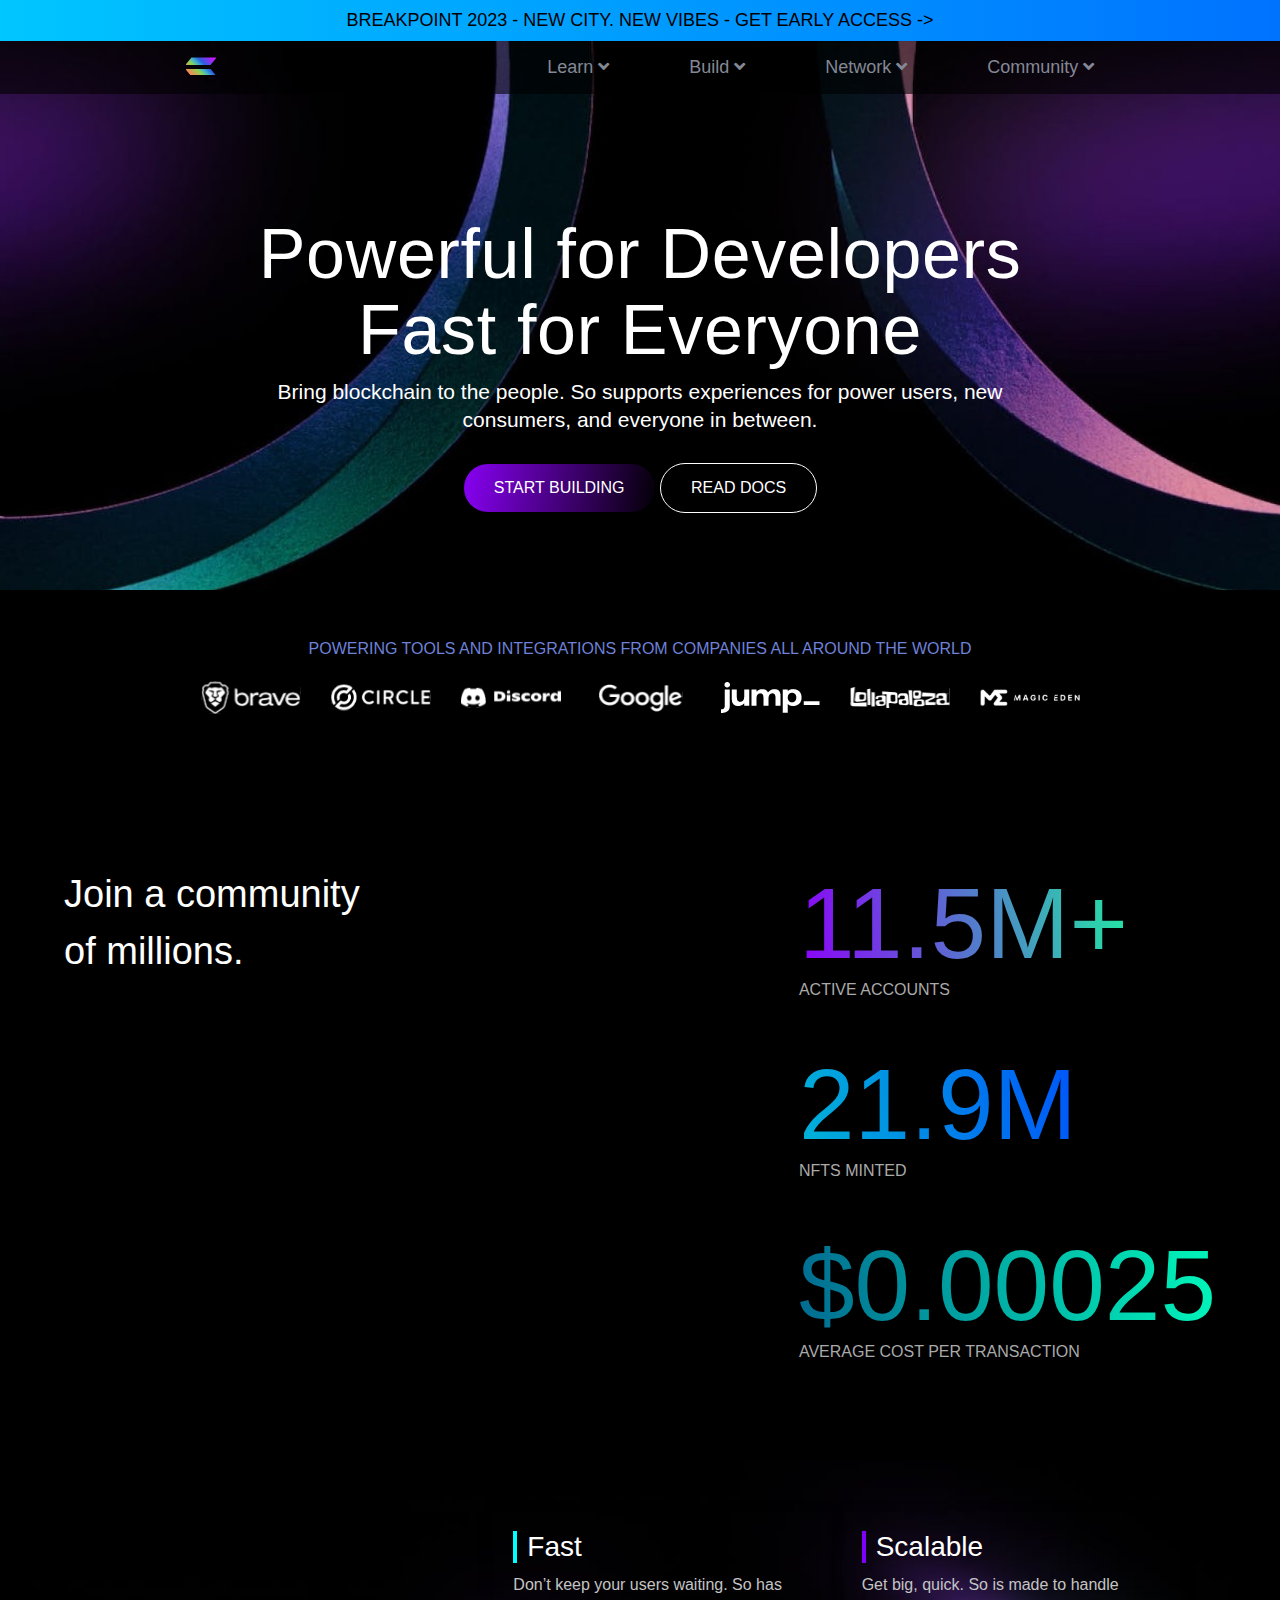
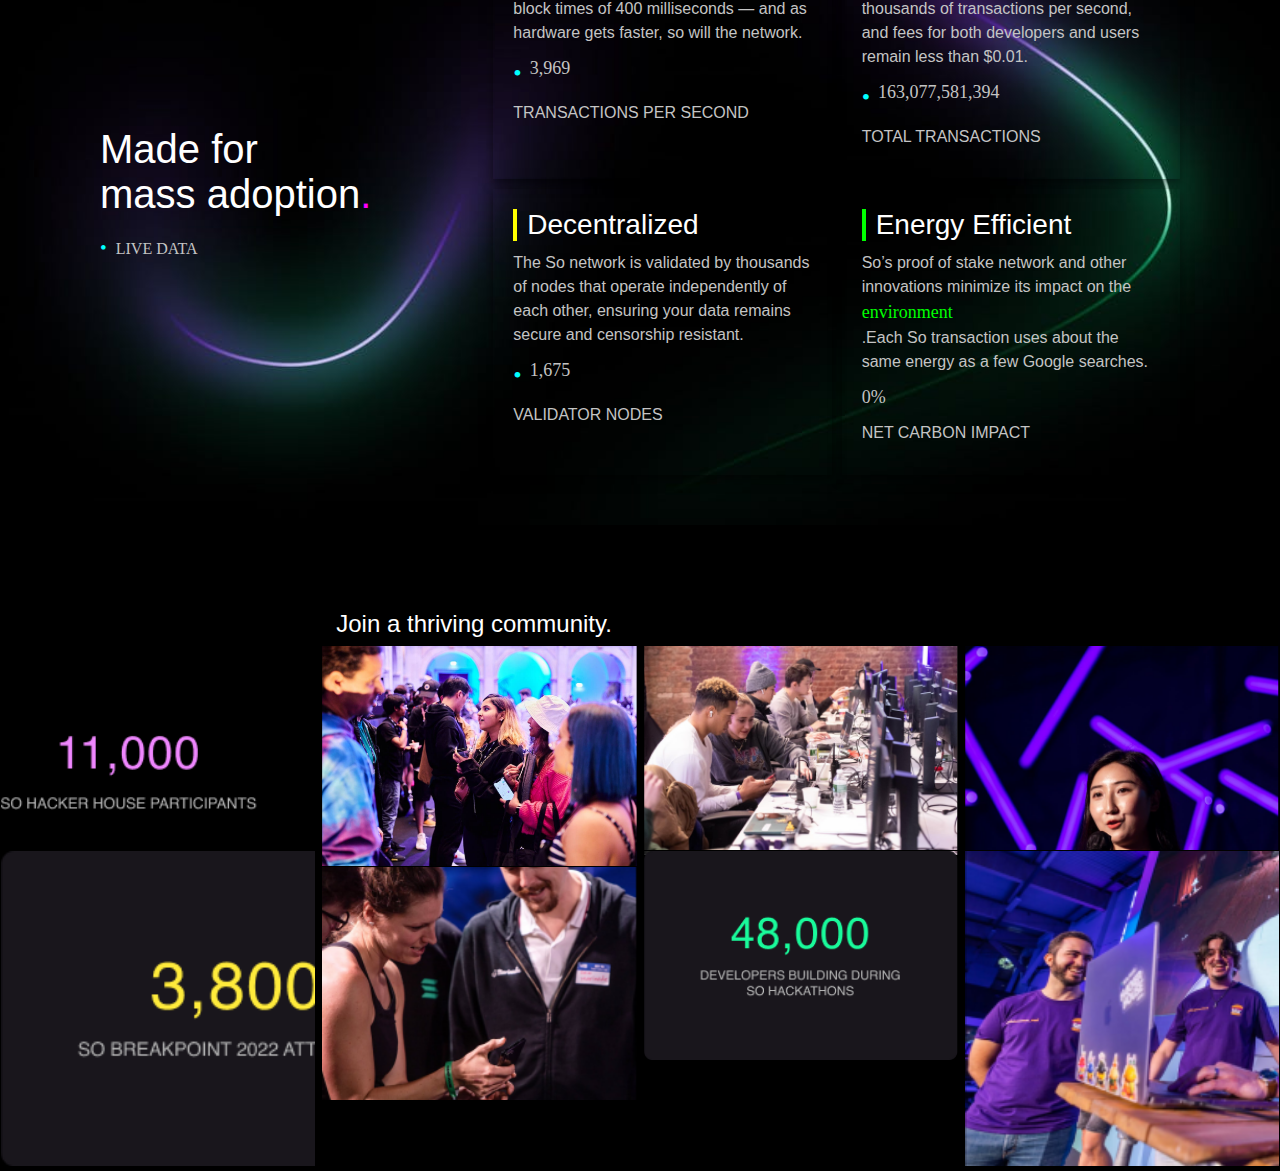
==== commit 9ddce15c: "[NO-14] - FEATURED SECTİON düzenlendi" ====
--- a/index.html
+++ b/index.html
@@ -91,6 +91,49 @@
       </div>
     </section>
     <!--deniz-number-section-finished-->
+    <!--deniz-feature-section started-->
+    <section class="feature-section">
+      <!-- Header -->
+      <div class="feature-header">
+        <h1>Made for <br> mass adoption<span>.</span></h1>
+        <p class="live-data"><span class="blue-dot">•</span> LIVE DATA</p>
+      </div>
+    
+      <!-- Features -->
+      <div class="features-container">
+        <!-- Fast -->
+        <div class="feature-card">
+          <h2 class="fast">Fast</h2>
+          <p>Don’t keep your users waiting. So has block times of 400 milliseconds — and as hardware gets faster, so will the network.</p>
+          <p class="highlight"><span class="blue-dot">•</span> 3,969</p>
+          <p>TRANSACTIONS PER SECOND</p>
+        </div>
+
+        <div class="feature-card">
+          <h2 class="scalable">Scalable</h2>
+          <p>Get big, quick. So is made to handle thousands of transactions per second, and fees for both developers and users remain less than $0.01.</p>
+          <p class="highlight"><span class="blue-dot">•</span> 163,077,581,394</p>
+          <p>TOTAL TRANSACTIONS</p>
+        </div>
+    
+        <div class="feature-card">
+          <h2 class="decentralized">Decentralized</h2>
+          <p>The So network is validated by thousands of nodes that operate independently of each other, ensuring your data remains secure and censorship resistant.</p>
+          <p class="highlight"><span class="blue-dot">•</span> 1,675</p>
+          <p>VALIDATOR NODES</p>
+        </div>
+    
+        <div class="feature-card">
+          <h2 class="energy-efficient">Energy Efficient</h2>
+          <p>
+            So’s proof of stake network and other innovations minimize its impact on the 
+            <span class="highlight nowrap">environment</span>.Each So transaction uses about the same energy as a few Google searches.
+          </p>
+          <p class="highlight">0%</p>
+          <p>NET CARBON IMPACT</p>
+        </div>
+    </section>
+    <!--deniz-feature-section finished-->
     <!-- beyza-join-community-start-->
     <section class="Join-Community">
       <div class="join-container">
@@ -108,16 +151,7 @@
       </div>
     </section>
     <!-- beyza-join-community-end-->
- <!-- beyzanurmete-CTA-Banner-started-->
- <div class="banner">
-  <div class="banner-text">
-    <h1>It's time to join the thousands of creators, artists, and developers using So.</h1>
-  </div>
-  <div class="banner-button">
-    <button class="banner-start-building-btn">Start Building</button>
-  </div>
-</div>
-<!-- beyzanurmete-CTA-Banner-end----->
+
   </main>
   <footer></footer>
 </body>
--- a/style/style.css
+++ b/style/style.css
@@ -519,66 +519,186 @@
   }
 
 }
-/* Banner Section */
-.banner {
+
+/* deniz-feature-section-start */
+.feature-section {
   display: flex;
-  flex-direction: column;
-  justify-content: center;
-  align-items: center;
-  height: 100vh;
-  background-image: url("../images/banner-back.png");
-  background-size: cover;
-  background-position: center;
-  text-align: center;
-  color: white;
-  padding: 0 20px;
-}
-
-.banner-text h1 {
+  justify-content: space-around; 
+  align-items: center; 
+  padding: 50px 100px;
+  margin-bottom: 120px;
+  max-width: 1740px;
+  height: auto;
+  background-image: url("../images/featured.jpeg");
+  background-repeat: no-repeat;
+  background-size:cover;
+  background-position:center;
+  
+  
+}
+.nowrap {
+  white-space: nowrap; 
+}
+
+.feature-header {
+  flex: 1; 
+  margin-right: 50px; 
+  
+}
+
+.feature-header h1 {
+  font-family: 'Helvetica';
+  font-size: 40px; 
+  font-weight: 400; 
+  margin: 0;
+  color: #FFF;
+  font-style: normal;
   margin-bottom: 20px;
-  max-width: 600px;
-  font-size: 32px;
-  font-weight: 350;
-  text-align: center;
-}
-
-.banner-start-building-btn {
-  width: 175px;
-  height: 50px;
-  background: linear-gradient(99deg, #8c01fa -2.99%, #000 102.28%);
-  color: white;
-  border: 1px solid #000;
-  border-radius: 36px;
+}
+
+.feature-header h1 span {
+  color: #ff00ff; 
+}
+
+.feature-header .live-data {
+  font-family: 'Roboto';
   font-size: 16px;
-  cursor: pointer;
-  transition: all 0.3s ease;
-  text-align: center;
-  display: inline-block;
-}
-
-.banner-start-building-btn:hover {
-  background: linear-gradient(99deg, #8c01fa -10%, #000 120%);
-}
-@media screen and (max-width: 768px) {
-  .banner-text h1 {
-    font-size: 24px;
-  }
-
-  .banner-start-building-btn {
-    width: 100px; 
-    height: 35px; 
-    font-size: 14px; 
-  }
-}
-
-@media screen and (max-width: 480px) {
-  .banner-text h1 {
-    font-size: 18px; 
-  }
-
-  .banner-start-building-btn {
-    
-    font-size: 12px; 
-  }
-}
-/* Banner Section */+  color: #C4C4C4;;
+  margin-top: 10px;
+  font-style: normal;
+  font-weight: 400;
+}
+.feature-header .blue-dot {
+  color: #00ffff; 
+  font-size: 1.2rem;
+  margin-right: 5px;
+}
+
+.features-container {
+  flex: 2; 
+  display: grid;
+  grid-template-columns: repeat(2, 1fr); 
+  gap: 10px;
+  
+  
+}
+
+.feature-card {
+  max-width: 340px;
+  height: auto;
+  padding: 20px;
+  text-align: left;
+  box-shadow: 0px 4px 10px rgba(0, 0, 0, 0.5);
+  background: url('') no-repeat center center;
+}
+
+.feature-card h2 {
+  font-size: 28px;
+  font-weight: 400; 
+  margin-bottom: 10px;
+  border-left: 4px solid;
+  padding-left: 10px;
+  color: #FFF;
+}
+
+.feature-card h2.fast {
+  border-color: #00ffff; 
+}
+
+.feature-card h2.scalable {
+  border-color: #8000ff; 
+}
+
+.feature-card h2.decentralized {
+  border-color: #ffff00; 
+}
+
+.feature-card h2.energy-efficient {
+  border-color: #00ff00; 
+}
+
+.feature-card p {
+  font-size: 16px;
+  line-height: 1.5;
+  margin: 10px 0;
+  color:#C4C4C4;
+  font-weight: 400;
+}
+
+.feature-card .highlight {
+  font-family: 'Halvetica';
+  font-size: 18px;
+  font-weight: 400;
+  display: flex;
+}
+.feature-card .blue-dot {
+  color: #00ffff; 
+  font-size: 1.5rem;
+  margin-right: 8px; 
+}
+
+.feature-card p span.highlight {
+  color: #00ff00; 
+}
+@media (max-width: 768px) {
+  .feature-section {
+    padding: 30px 20px;
+  }
+
+  .feature-header {
+    text-align: center;
+    margin-bottom: 20px;
+  }
+
+  .feature-header h1 {
+    font-size: 2rem;
+  }
+
+  .feature-header .live-data {
+    font-size: 0.9rem;
+  }
+
+  .features-container {
+    grid-template-columns: 1fr; 
+    gap: 15px;
+  }
+
+  .feature-card h2 {
+    font-size: 1.3rem;
+  }
+
+  .feature-card p {
+    font-size: 0.9rem;
+  }
+}
+
+@media (max-width: 480px) {
+  .feature-section {
+    padding: 20px 15px;
+  }
+
+  .feature-header h1 {
+    font-size: 1.8rem;
+  }
+
+  .feature-header .live-data {
+    font-size: 0.8rem;
+  }
+
+  .features-container {
+    gap: 10px;
+  }
+
+  .feature-card {
+    padding: 15px;
+  }
+
+  .feature-card h2 {
+    font-size: 1.2rem;
+  }
+
+  .feature-card p {
+    font-size: 0.8rem;
+  }
+}
+/* deniz-feature-section-start */
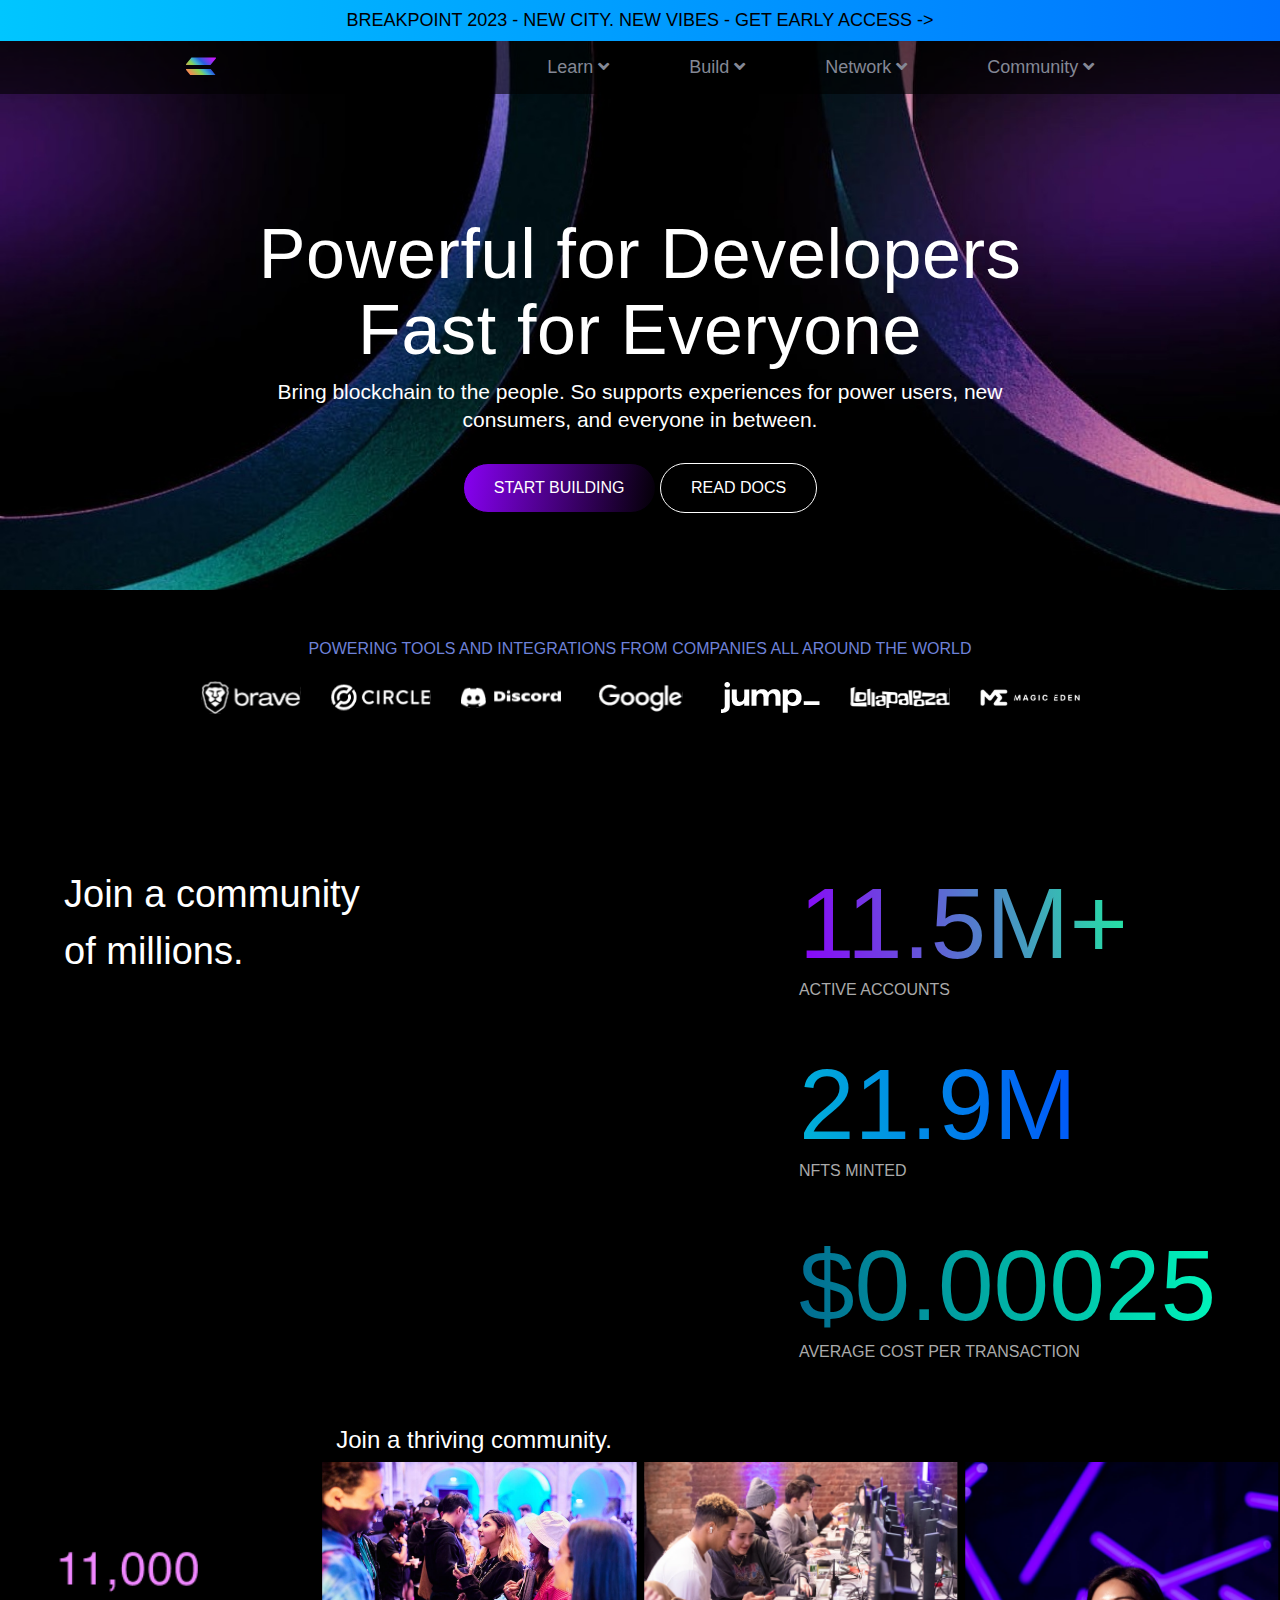
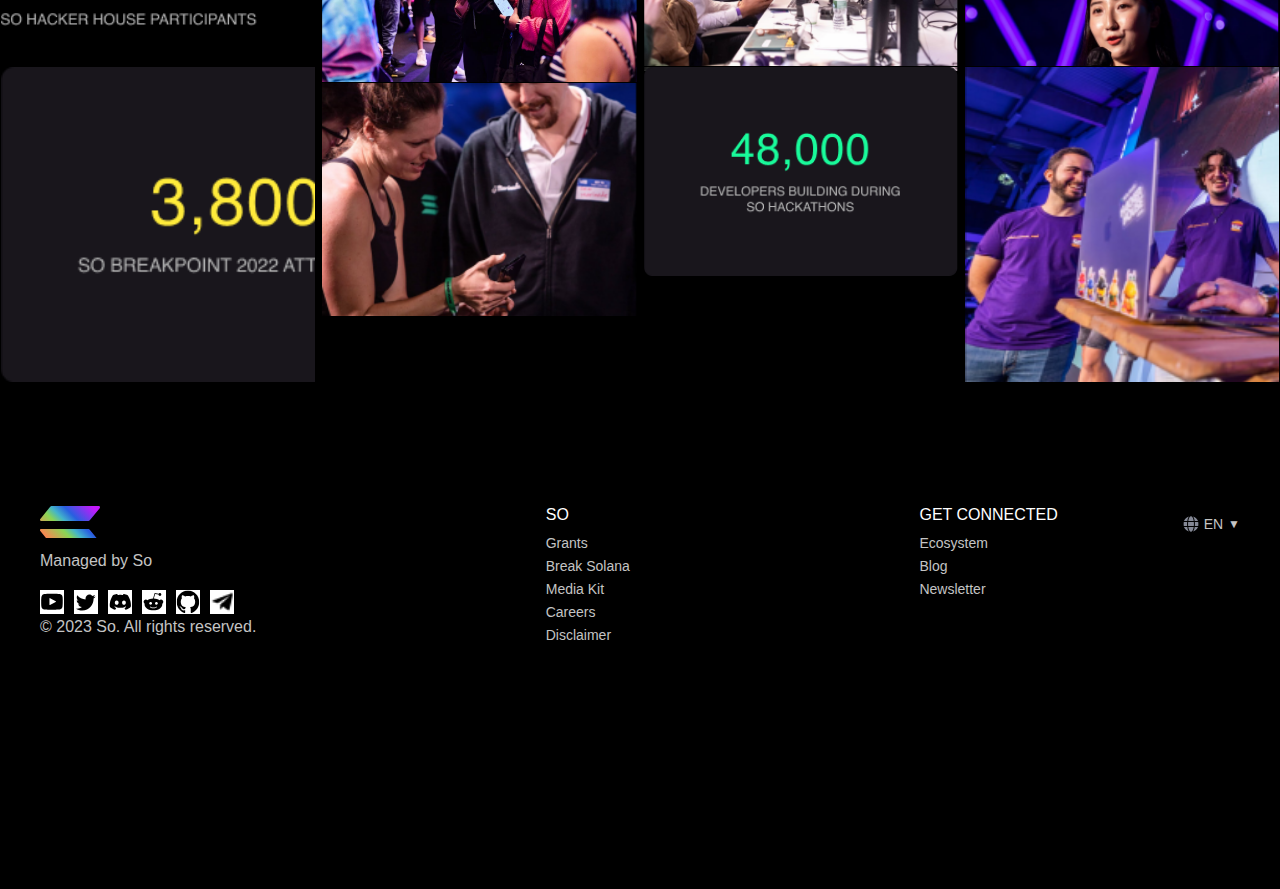
==== commit 3d8955a1: "[NO-20] - created footer page" ====
--- a/index.html
+++ b/index.html
@@ -2,60 +2,51 @@
 <html lang="en">
 
 <head>
-  <meta charset="UTF-8" />
-  <meta name="viewport" content="width=device-width, initial-scale=1.0" />
-  <link rel="icon" type="image/x-icon" href="/images/favicon.svg" />
-  <link rel="stylesheet" href="style/style.css" />
-  <link rel="stylesheet" href="https://cdnjs.cloudflare.com/ajax/libs/font-awesome/5.15.4/css/all.min.css" />
+  <meta charset="UTF-8">
+  <meta name="viewport" content="width=device-width, initial-scale=1.0">
+  <link rel="icon" type="image/x-icon" href="/images/favicon.svg">
+  <link rel="stylesheet" href="style/style.css">
+  <link rel="stylesheet" href="https://cdnjs.cloudflare.com/ajax/libs/font-awesome/5.15.4/css/all.min.css">
   <title>SO</title>
 </head>
 
 <body>
-  <!-- deniz-header-started-->
+  <!-- Header Section -->
   <header class="header">
     <div class="header__announcement">BREAKPOINT 2023 - NEW CITY. NEW VIBES - GET EARLY ACCESS -></div>
     <nav class="header__navbar">
       <div class="header__logo">
-        <img src="images/favicon.svg" alt="Logo" />
+        <img src="images/favicon.svg" alt="Logo">
       </div>
-      <input type="checkbox" id="menu-toggle" class="header__menu-toggle" />
+      <input type="checkbox" id="menu-toggle" class="header__menu-toggle">
       <label for="menu-toggle" class="header__hamburger">
         <span></span>
         <span></span>
         <span></span>
       </label>
       <ul class="header__nav-links">
-        <li>
-          <a href="#">Learn <i class="fas fa-angle-down"></i></a>
-        </li>
-        <li>
-          <a href="#">Build <i class="fas fa-angle-down"></i></a>
-        </li>
-        <li>
-          <a href="#">Network <i class="fas fa-angle-down"></i></a>
-        </li>
-        <li>
-          <a href="#">Community <i class="fas fa-angle-down"></i></a>
-        </li>
+        <li><a href="#">Learn <i class="fas fa-angle-down"></i></a></li>
+        <li><a href="#">Build <i class="fas fa-angle-down"></i></a></li>
+        <li><a href="#">Network <i class="fas fa-angle-down"></i></a></li>
+        <li><a href="#">Community <i class="fas fa-angle-down"></i></a></li>
       </ul>
     </nav>
   </header>
-  <!-- deniz-header-finished-->
+
   <main>
-    <!-- BEYZANURMETE-Hero Section Başlangıcı -->
+    <!-- Hero Section -->
     <section class="hero">
       <div class="hero-content">
-        <h1>Powerful for Developers <br>Fast for Everyone </br></h1>
-
+        <h1>Powerful for Developers <br>Fast for Everyone</h1>
         <p>Bring blockchain to the people. So supports experiences for power users, new consumers, and everyone in between.</p>
         <div class="hero-buttons">
-          <a href="#" class="hero-button start-building-btn ">START BUILDING</a>
-          <a href="#" class="hero-button read-docs-btn ">READ DOCS</a>
+          <a href="#" class="hero-button start-building-btn">START BUILDING</a>
+          <a href="#" class="hero-button read-docs-btn">READ DOCS</a>
         </div>
       </div>
     </section>
-    <!-- BEYZANURMETE-Hero Section Sonu -->
-    <!--deniz-trusted-brands-started-->
+
+    <!-- Trusted Brands Section -->
     <div class="partner-section">
       <p class="partner-heading">Powering tools and integrations from companies all around the world</p>
       <div class="partner-logos">
@@ -68,9 +59,8 @@
         <img src="images/numbers img/magic.svg" alt="Magic Eden Logo" class="partner-logo">
       </div>
     </div>
-    <!--deniz-trusted-brands-finished-->
-    <!--deniz-number-section-started-->
 
+    <!-- Numbers Section -->
     <section class="number-section">
       <div class="number-left">
         <h2 class="number-title">Join a community of millions.</h2>
@@ -90,70 +80,75 @@
         </div>
       </div>
     </section>
-    <!--deniz-number-section-finished-->
-    <!--deniz-feature-section started-->
-    <section class="feature-section">
-      <!-- Header -->
-      <div class="feature-header">
-        <h1>Made for <br> mass adoption<span>.</span></h1>
-        <p class="live-data"><span class="blue-dot">•</span> LIVE DATA</p>
-      </div>
-    
-      <!-- Features -->
-      <div class="features-container">
-        <!-- Fast -->
-        <div class="feature-card">
-          <h2 class="fast">Fast</h2>
-          <p>Don’t keep your users waiting. So has block times of 400 milliseconds — and as hardware gets faster, so will the network.</p>
-          <p class="highlight"><span class="blue-dot">•</span> 3,969</p>
-          <p>TRANSACTIONS PER SECOND</p>
-        </div>
 
-        <div class="feature-card">
-          <h2 class="scalable">Scalable</h2>
-          <p>Get big, quick. So is made to handle thousands of transactions per second, and fees for both developers and users remain less than $0.01.</p>
-          <p class="highlight"><span class="blue-dot">•</span> 163,077,581,394</p>
-          <p>TOTAL TRANSACTIONS</p>
-        </div>
-    
-        <div class="feature-card">
-          <h2 class="decentralized">Decentralized</h2>
-          <p>The So network is validated by thousands of nodes that operate independently of each other, ensuring your data remains secure and censorship resistant.</p>
-          <p class="highlight"><span class="blue-dot">•</span> 1,675</p>
-          <p>VALIDATOR NODES</p>
-        </div>
-    
-        <div class="feature-card">
-          <h2 class="energy-efficient">Energy Efficient</h2>
-          <p>
-            So’s proof of stake network and other innovations minimize its impact on the 
-            <span class="highlight nowrap">environment</span>.Each So transaction uses about the same energy as a few Google searches.
-          </p>
-          <p class="highlight">0%</p>
-          <p>NET CARBON IMPACT</p>
-        </div>
-    </section>
-    <!--deniz-feature-section finished-->
-    <!-- beyza-join-community-start-->
-    <section class="Join-Community">
+    <!-- Join Community Section -->
+    <section class="join-community">
       <div class="join-container">
         <div class="k1"><img src="images/join-community/solüstilk.png" alt=""></div>
         <div class="big">
           <img src="images/join-community/soliki.png" alt="">
-          <p class="description">Join a thriving community.</p> <!-- Yazıyı buraya ekledik -->
+          <p class="description">Join a thriving community.</p>
         </div>
-        <div class><img src="images/join-community/solüçüst.png" alt=""></div>
+        <div><img src="images/join-community/solüçüst.png" alt=""></div>
         <div class="orta"><img src="images/join-community/soldört.png" alt=""></div>
-        <div class=><img src="images/join-community/sağüstilk.png" alt=""></div>
-        <div class><img src="images/join-community/solüstiki.png" alt=""></div>
-        <div class=><img src="images/join-community/solüçalt.png" alt=""></div>
-        <div class=><img src="images/join-community/sağüstiki.png" alt=""></div>
+        <div><img src="images/join-community/sağüstilk.png" alt=""></div>
+        <div><img src="images/join-community/solüstiki.png" alt=""></div>
+        <div><img src="images/join-community/solüçalt.png" alt=""></div>
+        <div><img src="images/join-community/sağüstiki.png" alt=""></div>
       </div>
     </section>
-    <!-- beyza-join-community-end-->
 
+    <!-- Footer Section -->
+    <footer class="footer">
+      <div class="footer-container">
+        <!-- Logo and Social Media -->
+        <div class="footer-logo">
+          <img src="./images/favicon.svg" alt="Logo" class="logo">
+          <p>Managed by So</p>
+          <div class="footer-social">
+            <div class="social-icons">
+              <a href="#"><img src="./images/footer/first.svg" alt="YouTube"></a>
+              <a href="#"><img src="./images/footer/second.svg" alt="Twitter"></a>
+              <a href="#"><img src="./images/footer/third.svg" alt="Reddit"></a>
+              <a href="#"><img src="./images/footer/fourth.svg" alt="Discord"></a>
+              <a href="#"><img src="./images/footer/fifth.svg" alt="GitHub"></a>
+              <a href="#"><img src="./images/footer/2frame.png" alt="Telegram"></a>
+            </div>
+            <p>© 2023 So. All rights reserved.</p>
+          </div>
+        </div>
+
+        <!-- Footer Links -->
+        <div class="footer-links">
+          <div class="footer-column">
+            <h4>SO</h4>
+            <ul>
+              <li><a href="#">Grants</a></li>
+              <li><a href="#">Break Solana</a></li>
+              <li><a href="#">Media Kit</a></li>
+              <li><a href="#">Careers</a></li>
+              <li><a href="#">Disclaimer</a></li>
+            </ul>
+          </div>
+          <div class="footer-column">
+            <h4>GET CONNECTED</h4>
+            <ul>
+              <li><a href="#">Ecosystem</a></li>
+              <li><a href="#">Blog</a></li>
+              <li><a href="#">Newsletter</a></li>
+            </ul>
+          </div>
+        </div>
+
+        <!-- Language Switcher -->
+        <div class="language-switcher">
+          <img src="./images/footer/earth.svg" alt="Language" class="language-icon">
+          <span>EN</span>
+          <span class="dropdown-arrow">▼</span>
+        </div>
+      </div>
+    </footer>
   </main>
-  <footer></footer>
 </body>
 
-</html>+</html>
--- a/style/style.css
+++ b/style/style.css
@@ -235,11 +235,10 @@
   padding: 50px 20px;
   background: #000;
   margin-top: -100px;
- 
 }
 .partner-heading {
   font-weight: 300;
-  color: #6e82d9; 
+  color: #6e82d9;
   text-transform: uppercase;
   margin-bottom: 20px;
 }
@@ -252,14 +251,14 @@
 }
 
 .partner-logo {
-  height: auto; 
-  max-width: 100px; 
-  object-fit: contain; 
-  transition: transform 0.3s ease; 
+  height: auto;
+  max-width: 100px;
+  object-fit: contain;
+  transition: transform 0.3s ease;
 }
 
 .partner-logo:hover {
-  transform: scale(1.1); 
+  transform: scale(1.1);
 }
 
 /* deniz-trusted-brands-finished*/
@@ -267,14 +266,14 @@
   font-family: Helvetica, sans-serif;
   display: flex;
   justify-content: space-between;
-  align-items: flex-start; 
+  align-items: flex-start;
   max-width: 1200px;
   width: 90%;
   height: auto;
   margin: 100px auto;
   color: white;
   box-sizing: border-box;
-  overflow: hidden; 
+  overflow: hidden;
 }
 
 .number-left {
@@ -287,18 +286,17 @@
   font-size: 38px;
   font-weight: 300;
   line-height: 1.5;
- 
 }
 
 .number-right {
   display: flex;
   flex-direction: column;
-  align-items: flex-start; 
-  gap: 48px; 
+  align-items: flex-start;
+  gap: 48px;
 }
 
 .number-item {
-  text-align: left; 
+  text-align: left;
 }
 
 .number-value {
@@ -306,21 +304,21 @@
 }
 
 .number-value--blue {
-  background: linear-gradient(262deg, #19FB9B -8.01%, #8C01FA 100%);
+  background: linear-gradient(262deg, #19fb9b -8.01%, #8c01fa 100%);
   font-size: 100px;
   background-clip: text;
   -webkit-text-fill-color: transparent;
 }
 
 .number-value--green {
-  background:linear-gradient(260deg, #0047FF -13.37%, #00BCD4 109.53%);
+  background: linear-gradient(260deg, #0047ff -13.37%, #00bcd4 109.53%);
   font-size: 100px;
   background-clip: text;
   -webkit-text-fill-color: transparent;
 }
 
 .number-value--purple {
-  background: linear-gradient(265deg, #00FFBD -5.84%, #025B8C 111.58%);
+  background: linear-gradient(265deg, #00ffbd -5.84%, #025b8c 111.58%);
   font-size: 100px;
   background-clip: text;
   -webkit-text-fill-color: transparent;
@@ -332,15 +330,15 @@
 }
 @media (max-width: 768px) {
   .number-section {
-    flex-direction: column; 
-    align-items: center; 
-    gap: 40px; 
-    text-align: center; 
+    flex-direction: column;
+    align-items: center;
+    gap: 40px;
+    text-align: center;
     margin: 50px auto;
   }
 
   .number-left {
-    max-width: 100%; 
+    max-width: 100%;
   }
 
   .number-title {
@@ -349,33 +347,33 @@
   }
 
   .number-right {
-    width: 70%; 
-    gap: 30px; 
-    align-items: center; 
+    width: 70%;
+    gap: 30px;
+    align-items: center;
   }
 
   .number-item {
-    text-align: center; 
+    text-align: center;
   }
 
   .number-value--blue,
   .number-value--green,
   .number-value--purple {
-    font-size: 60px; 
+    font-size: 60px;
   }
 
   .number-label {
-    font-size: 14px; 
+    font-size: 14px;
   }
 }
 
 @media (max-width: 480px) {
   .number-section {
-    margin: 50px auto; 
+    margin: 50px auto;
   }
 
   .number-title {
-    font-size: 24px; 
+    font-size: 24px;
   }
 
   .number-value--blue,
@@ -385,7 +383,7 @@
   }
 
   .number-label {
-    font-size: 12px; 
+    font-size: 12px;
   }
 }
 /* deniz-NumberSection-finished */
@@ -398,13 +396,11 @@
 }
 
 .join-container {
-
   display: grid;
   grid-gap: 5px;
   grid-template-columns: repeat(auto-fit, minmax(300px, 1fr));
   grid-auto-rows: 200px;
   margin-top: 50px;
-  
 }
 
 .k1 {
@@ -413,7 +409,7 @@
 .big {
   grid-column: span 2;
   grid-row: span 2;
-  position: relative; 
+  position: relative;
 }
 
 .big .description {
@@ -423,7 +419,7 @@
   font-family: Helvetica;
   font-size: 20px;
   left: 5px;
-  color: #FFFFFF;
+  color: #ffffff;
   font-size: 30px;
 }
 
@@ -437,7 +433,7 @@
   }
 
   .big .description {
-    font-size: 24px; 
+    font-size: 24px;
   }
 
   .big {
@@ -446,17 +442,15 @@
   }
 
   .big .description {
-    font-size: 24px; 
-    top: -45px; 
-  }
-
-  
+    font-size: 24px;
+    top: -45px;
+  }
+
   .orta {
     grid-column: span 1;
-    grid-row: span 1; 
-  }
-}
-
+    grid-row: span 1;
+  }
+}
 
 @media (max-width: 900px) {
   .join-container > div > img {
@@ -470,235 +464,232 @@
   }
 
   .big .description {
-    font-size: 18px; 
-    top: -40px; 
-  }
-
-  
+    font-size: 18px;
+    top: -40px;
+  }
+
   .orta {
     grid-column: span 1;
     grid-row: span 1;
   }
 
   .join-container {
-    grid-template-columns: repeat(auto-fit, minmax(200px, 1fr)); 
+    grid-template-columns: repeat(auto-fit, minmax(200px, 1fr));
   }
 }
 @media (max-width: 480px) {
- 
   .join-container > div > img {
     width: 100%;
     height: auto;
   }
 
-
   .big {
-    grid-column: span 1; 
-    grid-row: span 1; 
+    grid-column: span 1;
+    grid-row: span 1;
   }
 
   .big .description {
     font-size: 16px;
-    top: -30px; 
-    }
-
-  
+    top: -30px;
+  }
+
   .orta {
-    grid-column: span 1; 
-    grid-row: span 1; 
-  }
-
-  
+    grid-column: span 1;
+    grid-row: span 1;
+  }
+
   .join-container {
-    grid-template-columns: repeat(auto-fit, minmax(200px, 1fr)); 
+    grid-template-columns: repeat(auto-fit, minmax(200px, 1fr));
     grid-gap: 10px;
   }
 
   .join-container .big .description {
     font-size: 14px;
   }
-
-}
-
-/* deniz-feature-section-start */
-.feature-section {
-  display: flex;
-  justify-content: space-around; 
-  align-items: center; 
-  padding: 50px 100px;
-  margin-bottom: 120px;
-  max-width: 1740px;
-  height: auto;
-  background-image: url("../images/featured.jpeg");
-  background-repeat: no-repeat;
-  background-size:cover;
-  background-position:center;
+}
+/* deniz-footer-start */
+.footer {
+  background-color: #000;
+  color: #c4c4c4;
+  padding: 40px 20px;
+}
+
+.footer-container {
+  display: flex;
+  flex-wrap: wrap;
+  justify-content: space-between;
+  align-items: flex-start;
+  max-width: 1200px;
+  margin: 200px auto;
+}
+
+.footer-logo {
+  flex: 1;
+  text-align: left;
   
-  
-}
-.nowrap {
-  white-space: nowrap; 
-}
-
-.feature-header {
-  flex: 1; 
-  margin-right: 50px; 
-  
-}
-
-.feature-header h1 {
-  font-family: 'Helvetica';
-  font-size: 40px; 
-  font-weight: 400; 
-  margin: 0;
-  color: #FFF;
-  font-style: normal;
-  margin-bottom: 20px;
-}
-
-.feature-header h1 span {
-  color: #ff00ff; 
-}
-
-.feature-header .live-data {
-  font-family: 'Roboto';
+}
+
+.footer-logo .logo {
+  width: 60px;
+  margin-bottom: 10px;
+}
+
+.footer-social {
+  margin-top: 20px;
+}
+
+.footer-social .social-icons {
+  display: flex;
+  gap: 10px;
+}
+
+.footer-social .social-icons img {
+  width: 24px;
+  height: 24px;
+  transition: transform 0.3s;
+  background-color: white;
+}
+
+.footer-social .social-icons img:hover {
+  transform: scale(1.1);
+}
+
+.footer-links {
+  display: flex;
+  gap: 40px;
+  flex: 2;
+  justify-content: flex-start;
+  flex-wrap: wrap;
+}
+
+
+.footer-column {
+  gap:100px;
+  margin: 0 auto;
+}
+
+
+.footer-column h4 {
   font-size: 16px;
-  color: #C4C4C4;;
+  font-weight: 500;
+  margin-bottom: 10px;
+  color: #fff;
+}
+
+.footer-column ul {
+  list-style: none;
+  padding: 0;
+ 
+}
+
+.footer-column ul li {
+  margin-bottom: 5px;
+}
+
+.footer-column ul li a {
+  color: #c4c4c4;
+  text-decoration: none;
+  font-size: 14px;
+  transition: color 0.3s;
+}
+
+.footer-column ul li a:hover {
+  color: #fff;
+}
+.footer-language {
+  position: relative;
+}
+
+.language-switcher {
+  display: flex;
+  align-items: center;
   margin-top: 10px;
-  font-style: normal;
+  gap: 5px;
+  cursor: pointer;
+}
+
+.language-switcher img.language-icon {
+  width: 16px;
+  height: 16px;
+}
+
+.language-switcher span {
+  color: #c4c4c4;
+  font-size: 14px;
   font-weight: 400;
 }
-.feature-header .blue-dot {
-  color: #00ffff; 
-  font-size: 1.2rem;
-  margin-right: 5px;
-}
-
-.features-container {
-  flex: 2; 
-  display: grid;
-  grid-template-columns: repeat(2, 1fr); 
-  gap: 10px;
-  
-  
-}
-
-.feature-card {
-  max-width: 340px;
-  height: auto;
-  padding: 20px;
-  text-align: left;
-  box-shadow: 0px 4px 10px rgba(0, 0, 0, 0.5);
-  background: url('') no-repeat center center;
-}
-
-.feature-card h2 {
-  font-size: 28px;
-  font-weight: 400; 
-  margin-bottom: 10px;
-  border-left: 4px solid;
-  padding-left: 10px;
-  color: #FFF;
-}
-
-.feature-card h2.fast {
-  border-color: #00ffff; 
-}
-
-.feature-card h2.scalable {
-  border-color: #8000ff; 
-}
-
-.feature-card h2.decentralized {
-  border-color: #ffff00; 
-}
-
-.feature-card h2.energy-efficient {
-  border-color: #00ff00; 
-}
-
-.feature-card p {
-  font-size: 16px;
-  line-height: 1.5;
-  margin: 10px 0;
-  color:#C4C4C4;
-  font-weight: 400;
-}
-
-.feature-card .highlight {
-  font-family: 'Halvetica';
-  font-size: 18px;
-  font-weight: 400;
-  display: flex;
-}
-.feature-card .blue-dot {
-  color: #00ffff; 
-  font-size: 1.5rem;
-  margin-right: 8px; 
-}
-
-.feature-card p span.highlight {
-  color: #00ff00; 
-}
+
+.language-switcher .dropdown-arrow {
+  font-size: 12px;
+  color: #c4c4c4;
+  transition: transform 0.3s ease;
+}
+
+.language-switcher:hover .dropdown-arrow {
+  transform: rotate(180deg);
+}
+
+@media (max-width: 1024px) {
+  .footer {
+    flex-direction: column;
+    align-items: center;
+  }
+
+  .footer-logo {
+    text-align: center;
+  }
+
+  .footer-links {
+    flex-direction: column;
+    align-items: center;
+    text-align: center;
+    gap: 20px;
+  }
+
+  .footer-column {
+    margin: 0;
+  }
+
+  .language-switcher {
+    margin-top: 20px;
+  }
+}
+
 @media (max-width: 768px) {
-  .feature-section {
-    padding: 30px 20px;
-  }
-
-  .feature-header {
-    text-align: center;
-    margin-bottom: 20px;
-  }
-
-  .feature-header h1 {
-    font-size: 2rem;
-  }
-
-  .feature-header .live-data {
-    font-size: 0.9rem;
-  }
-
-  .features-container {
-    grid-template-columns: 1fr; 
-    gap: 15px;
-  }
-
-  .feature-card h2 {
-    font-size: 1.3rem;
-  }
-
-  .feature-card p {
-    font-size: 0.9rem;
+  .footer-social .social-icons img {
+    width: 25px;
+    height: 25px;
+  }
+
+  .footer-column h4 {
+    font-size: 16px;
+  }
+
+  .footer-column ul li a {
+    font-size: 14px;
   }
 }
 
 @media (max-width: 480px) {
-  .feature-section {
-    padding: 20px 15px;
-  }
-
-  .feature-header h1 {
-    font-size: 1.8rem;
-  }
-
-  .feature-header .live-data {
-    font-size: 0.8rem;
-  }
-
-  .features-container {
-    gap: 10px;
-  }
-
-  .feature-card {
-    padding: 15px;
-  }
-
-  .feature-card h2 {
-    font-size: 1.2rem;
-  }
-
-  .feature-card p {
-    font-size: 0.8rem;
-  }
-}
-/* deniz-feature-section-start */
+  .footer-logo img {
+    width: 80px;
+  }
+
+  .footer-social .social-icons img {
+    width: 20px;
+    height: 20px;
+  }
+
+  .footer-column h4 {
+    font-size: 14px;
+  }
+
+  .footer-column ul li a {
+    font-size: 12px;
+  }
+
+  .language-switcher {
+    font-size: 12px;
+  }
+}
+Açıklama: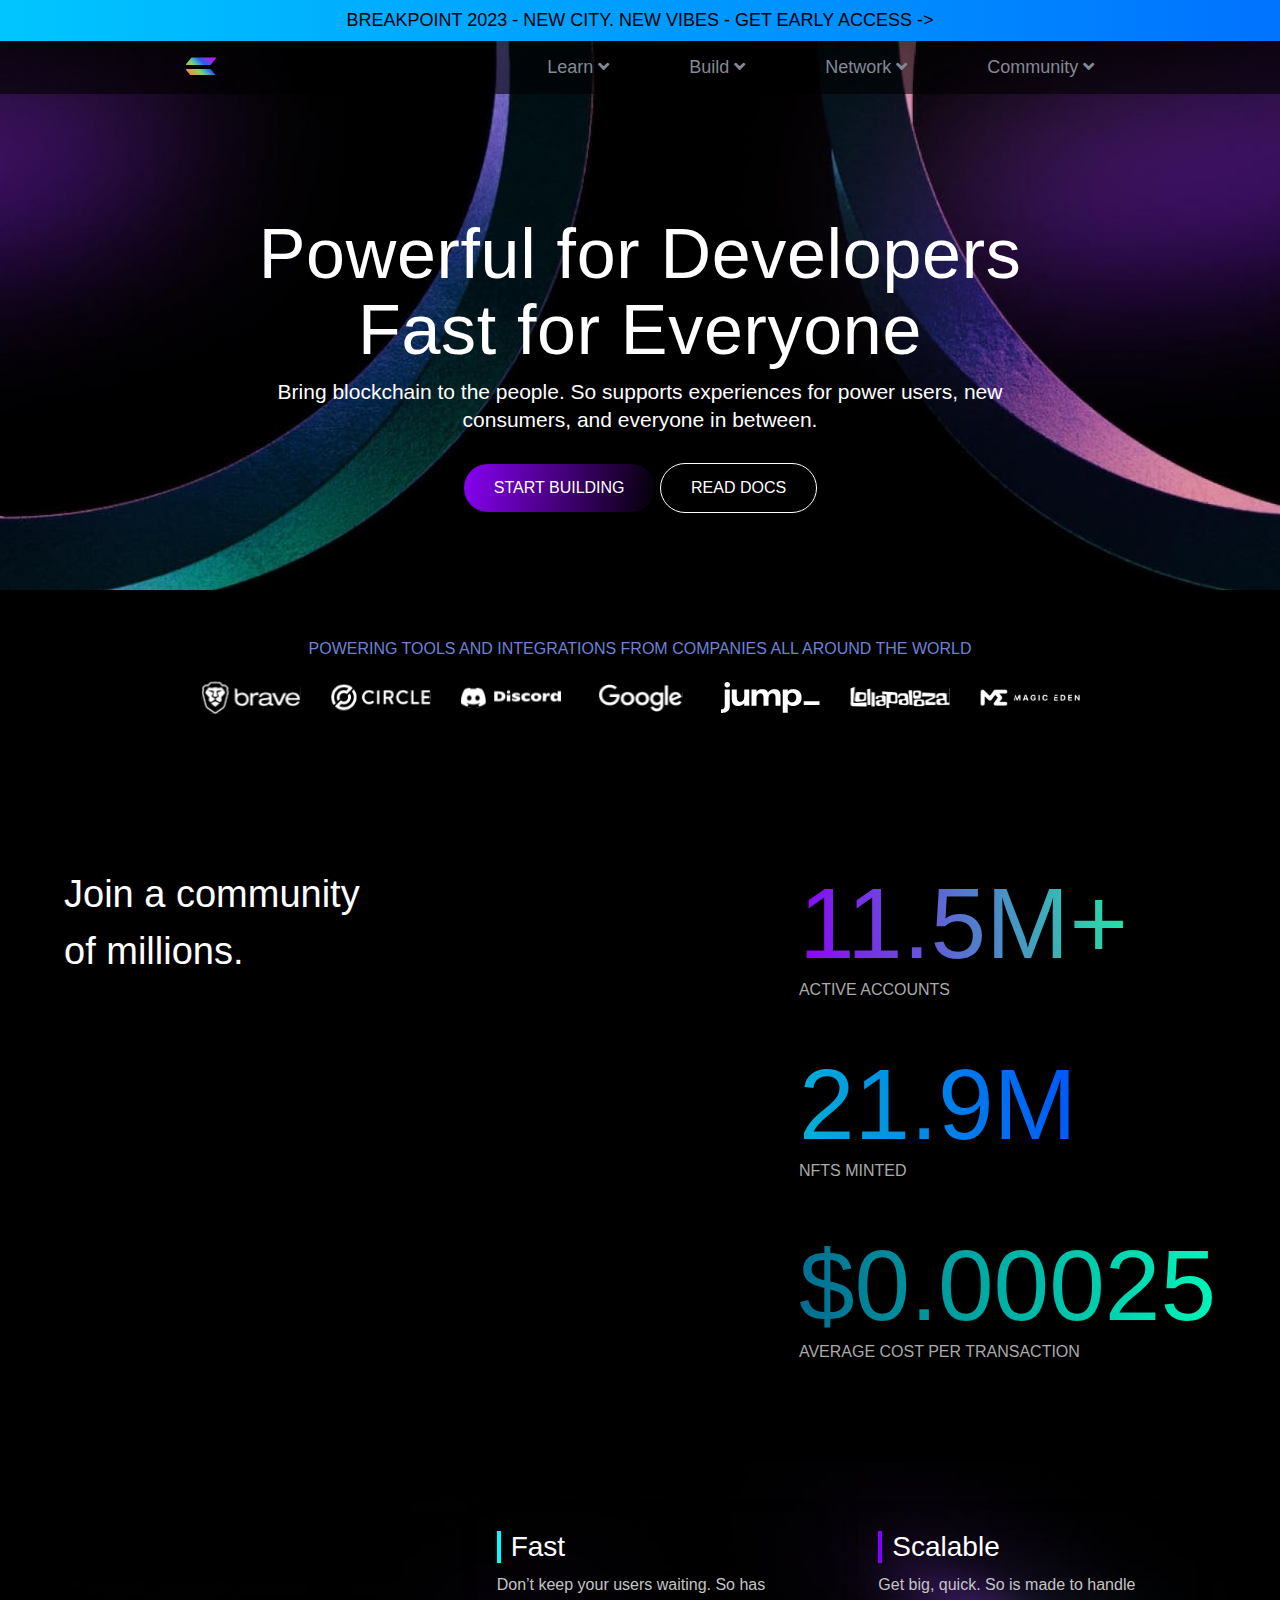
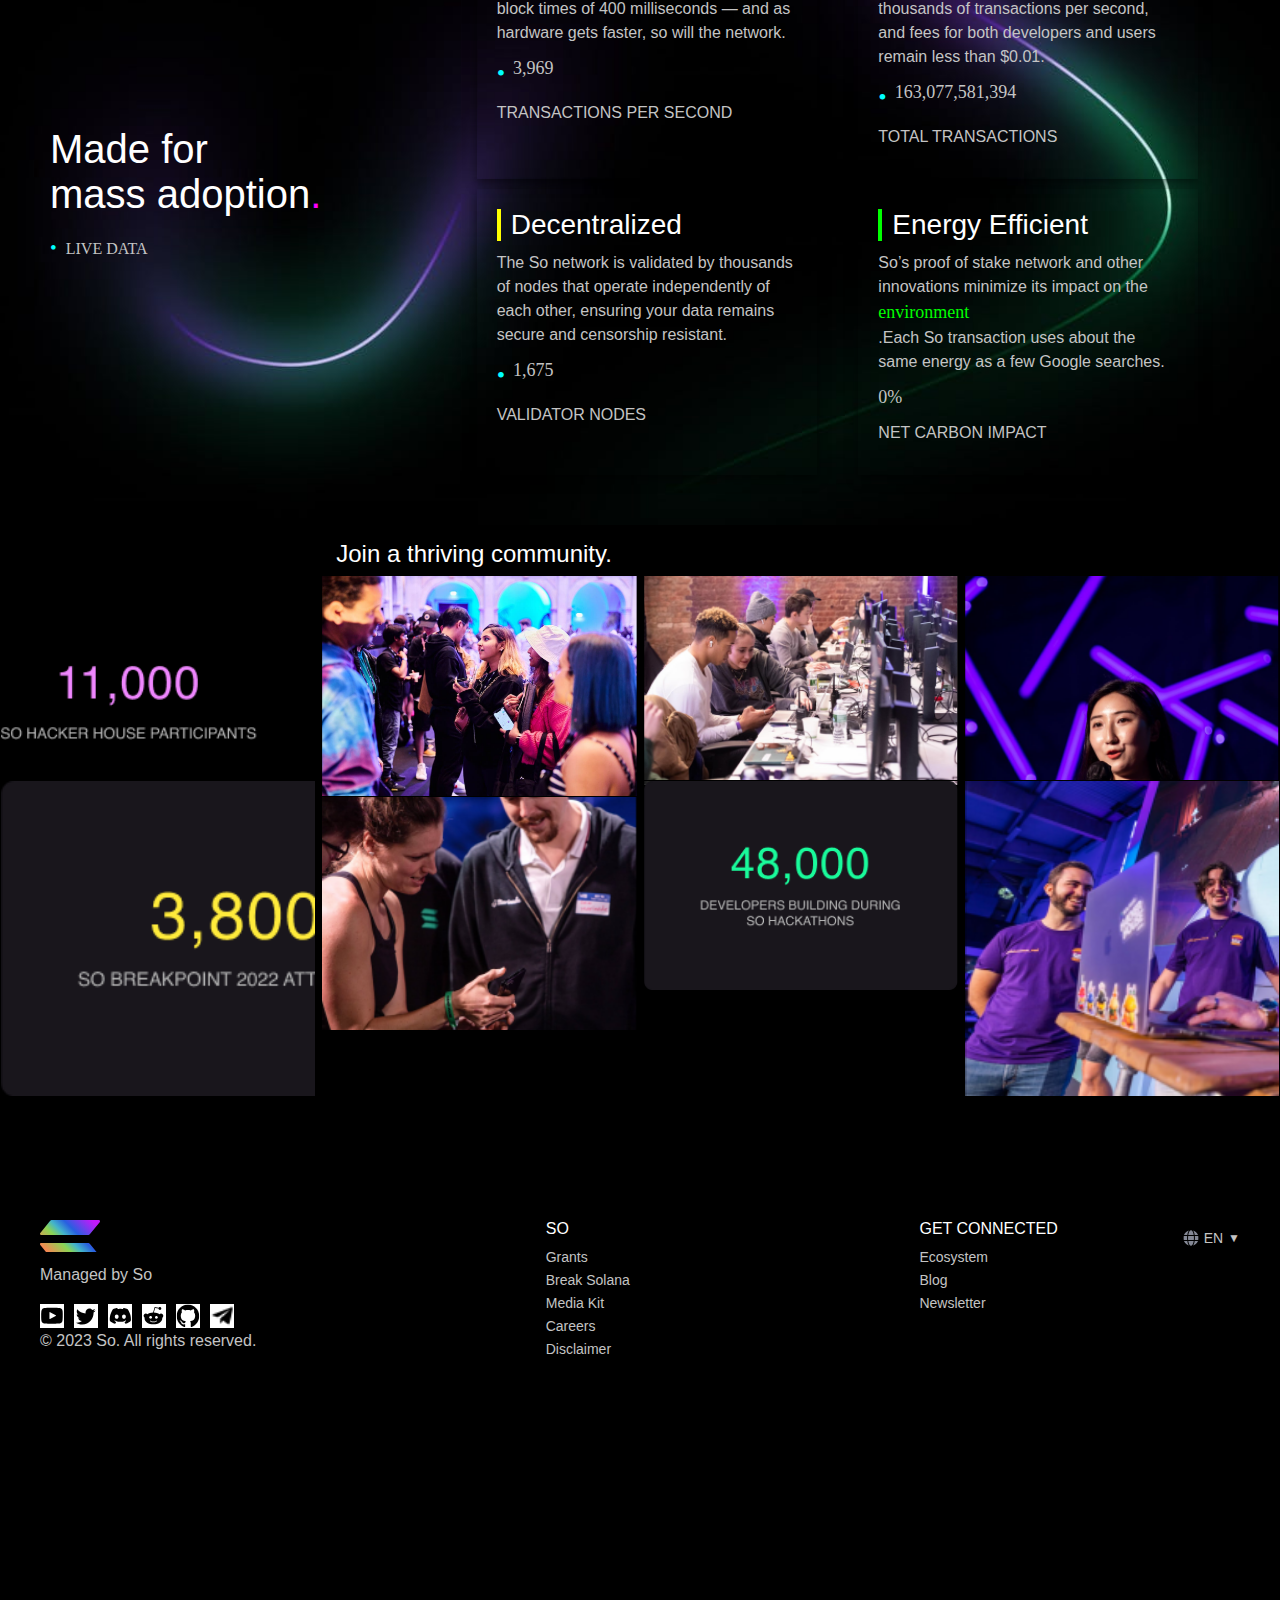
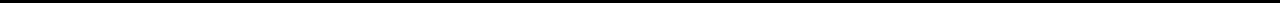
==== commit 8d4a6300: "[NO-14] - conflict çözüldü" ====
--- a/index.html
+++ b/index.html
@@ -80,6 +80,49 @@
         </div>
       </div>
     </section>
+    <!--deniz-feature-section started-->
+    <section class="feature-section">
+      <!-- Header -->
+      <div class="feature-header">
+        <h1>Made for <br> mass adoption<span>.</span></h1>
+        <p class="live-data"><span class="blue-dot">•</span> LIVE DATA</p>
+      </div>
+    
+      <!-- Features -->
+      <div class="features-container">
+        <!-- Fast -->
+        <div class="feature-card">
+          <h2 class="fast">Fast</h2>
+          <p>Don’t keep your users waiting. So has block times of 400 milliseconds — and as hardware gets faster, so will the network.</p>
+          <p class="highlight"><span class="blue-dot">•</span> 3,969</p>
+          <p>TRANSACTIONS PER SECOND</p>
+        </div>
+
+        <div class="feature-card">
+          <h2 class="scalable">Scalable</h2>
+          <p>Get big, quick. So is made to handle thousands of transactions per second, and fees for both developers and users remain less than $0.01.</p>
+          <p class="highlight"><span class="blue-dot">•</span> 163,077,581,394</p>
+          <p>TOTAL TRANSACTIONS</p>
+        </div>
+    
+        <div class="feature-card">
+          <h2 class="decentralized">Decentralized</h2>
+          <p>The So network is validated by thousands of nodes that operate independently of each other, ensuring your data remains secure and censorship resistant.</p>
+          <p class="highlight"><span class="blue-dot">•</span> 1,675</p>
+          <p>VALIDATOR NODES</p>
+        </div>
+    
+        <div class="feature-card">
+          <h2 class="energy-efficient">Energy Efficient</h2>
+          <p>
+            So’s proof of stake network and other innovations minimize its impact on the 
+            <span class="highlight nowrap">environment</span>.Each So transaction uses about the same energy as a few Google searches.
+          </p>
+          <p class="highlight">0%</p>
+          <p>NET CARBON IMPACT</p>
+        </div>
+    </section>
+    <!--deniz-feature-section finished-->
 
     <!-- Join Community Section -->
     <section class="join-community">
--- a/style/style.css
+++ b/style/style.css
@@ -692,4 +692,209 @@
     font-size: 12px;
   }
 }
-Açıklama:+/* deniz-feature-section-start */
+.feature-section {
+  display: flex;
+  justify-content: space-around;
+  align-items: center;
+  margin: 0 auto;
+  padding: 50px;
+  max-width: 1740px;
+  height: auto;
+  background-image: url("../images/featured.jpeg");
+  background-repeat: no-repeat;
+  background-size: cover;
+  background-position: center;
+}
+.nowrap {
+  white-space: nowrap;
+}
+
+.feature-header {
+  flex: 1;
+  margin-right: 50px;
+}
+
+.feature-header h1 {
+  font-family: "Helvetica";
+  font-size: 40px;
+  font-weight: 400;
+  margin: 0;
+  color: #fff;
+  font-style: normal;
+  margin-bottom: 20px;
+}
+
+.feature-header h1 span {
+  color: #ff00ff;
+}
+
+.feature-header .live-data {
+  font-family: "Roboto";
+  font-size: 16px;
+  color: #c4c4c4;
+  margin-top: 10px;
+  font-style: normal;
+  font-weight: 400;
+}
+.feature-header .blue-dot {
+  color: #00ffff;
+  font-size: 1.2rem;
+  margin-right: 5px;
+}
+
+.features-container {
+  flex: 2;
+  display: grid;
+  grid-template-columns: repeat(2, 1fr);
+  gap: 10px;
+}
+
+.feature-card {
+  max-width: 340px;
+  height: auto;
+  padding: 20px;
+  text-align: left;
+  box-shadow: 0px 4px 10px rgba(0, 0, 0, 0.5);
+  background: url("") no-repeat center center;
+}
+
+.feature-card h2 {
+  font-size: 28px;
+  font-weight: 400;
+  margin-bottom: 10px;
+  border-left: 4px solid;
+  padding-left: 10px;
+  color: #fff;
+}
+
+.feature-card h2.fast {
+  border-color: #00ffff;
+}
+
+.feature-card h2.scalable {
+  border-color: #8000ff;
+}
+
+.feature-card h2.decentralized {
+  border-color: #ffff00;
+}
+
+.feature-card h2.energy-efficient {
+  border-color: #00ff00;
+}
+
+.feature-card p {
+  font-size: 16px;
+  line-height: 1.5;
+  margin: 10px 0;
+  color: #c4c4c4;
+  font-weight: 400;
+}
+
+.feature-card .highlight {
+  font-family: "Halvetica";
+  font-size: 18px;
+  font-weight: 400;
+  display: flex;
+}
+.feature-card .blue-dot {
+  color: #00ffff;
+  font-size: 1.5rem;
+  margin-right: 8px;
+}
+
+.feature-card p span.highlight {
+  color: #00ff00;
+}
+@media (max-width: 768px) {
+  .feature-section {
+    padding: 30px 20px;
+  }
+
+  .feature-header {
+    text-align: center;
+    margin-bottom: 20px;
+  }
+
+  .feature-header h1 {
+    font-size: 2rem;
+  }
+
+  .feature-header .live-data {
+    font-size: 0.9rem;
+  }
+
+  .features-container {
+    grid-template-columns: 1fr;
+    gap: 15px;
+  }
+
+  .feature-card h2 {
+    font-size: 1.3rem;
+  }
+
+  .feature-card p {
+    font-size: 0.9rem;
+  }
+}
+
+@media (max-width: 480px) {
+  .feature-section {
+    padding: 20px 15px;
+  }
+
+  .feature-header h1 {
+    font-size: 1.8rem;
+  }
+
+  .feature-header .live-data {
+    font-size: 0.8rem;
+  }
+
+  .features-container {
+    gap: 10px;
+  }
+
+  .feature-card {
+    padding: 15px;
+  }
+
+  .feature-card h2 {
+    font-size: 1.2rem;
+  }
+
+  .feature-card p {
+    font-size: 0.8rem;
+  }
+  @media (max-width: 320px) {
+    .feature-section {
+      padding: 15px 10px;
+    }
+
+    .feature-header h1 {
+      font-size: 1.6rem;
+    }
+
+    .feature-header .live-data {
+      font-size: 0.7rem;
+    }
+
+    .features-container {
+      gap: 8px;
+    }
+
+    .feature-card {
+      padding: 12px;
+    }
+
+    .feature-card h2 {
+      font-size: 1.1rem;
+    }
+
+    .feature-card p {
+      font-size: 0.7rem;
+    }
+  }
+}
+/* deniz-feature-section-start */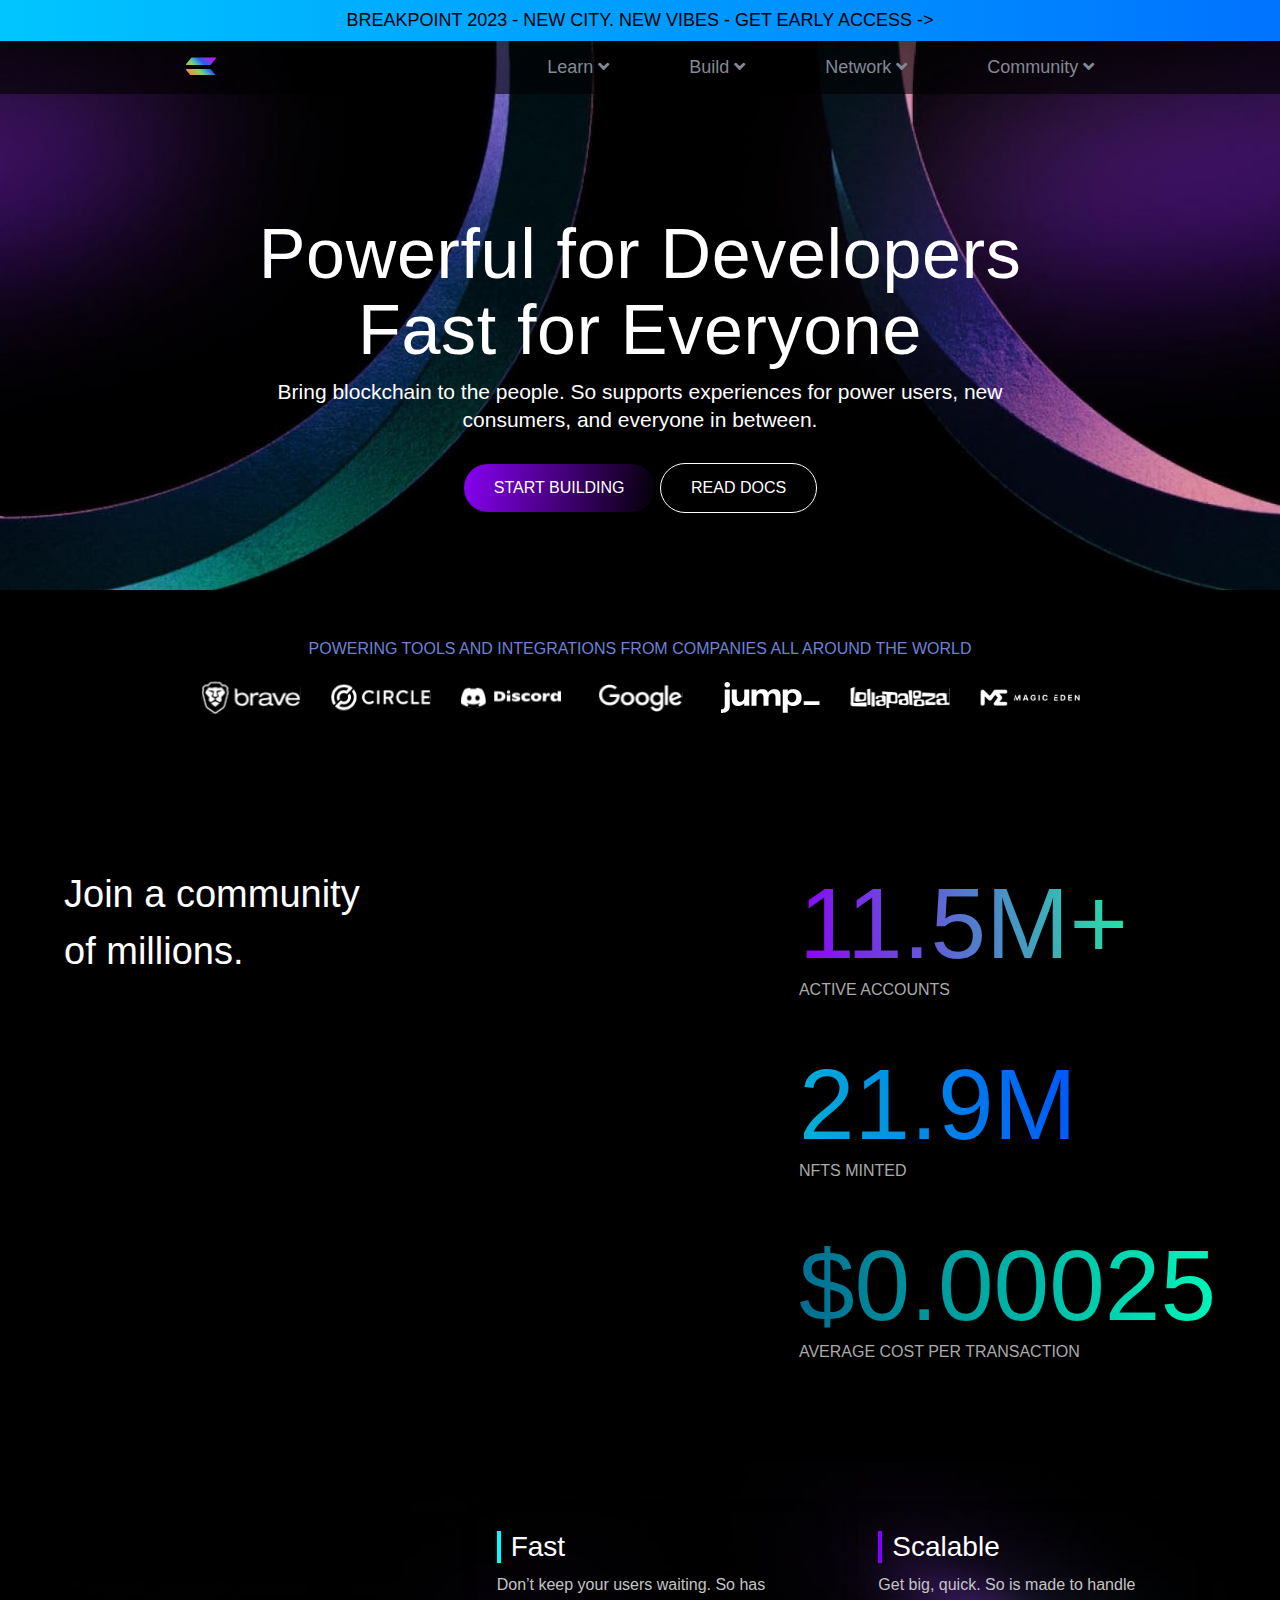
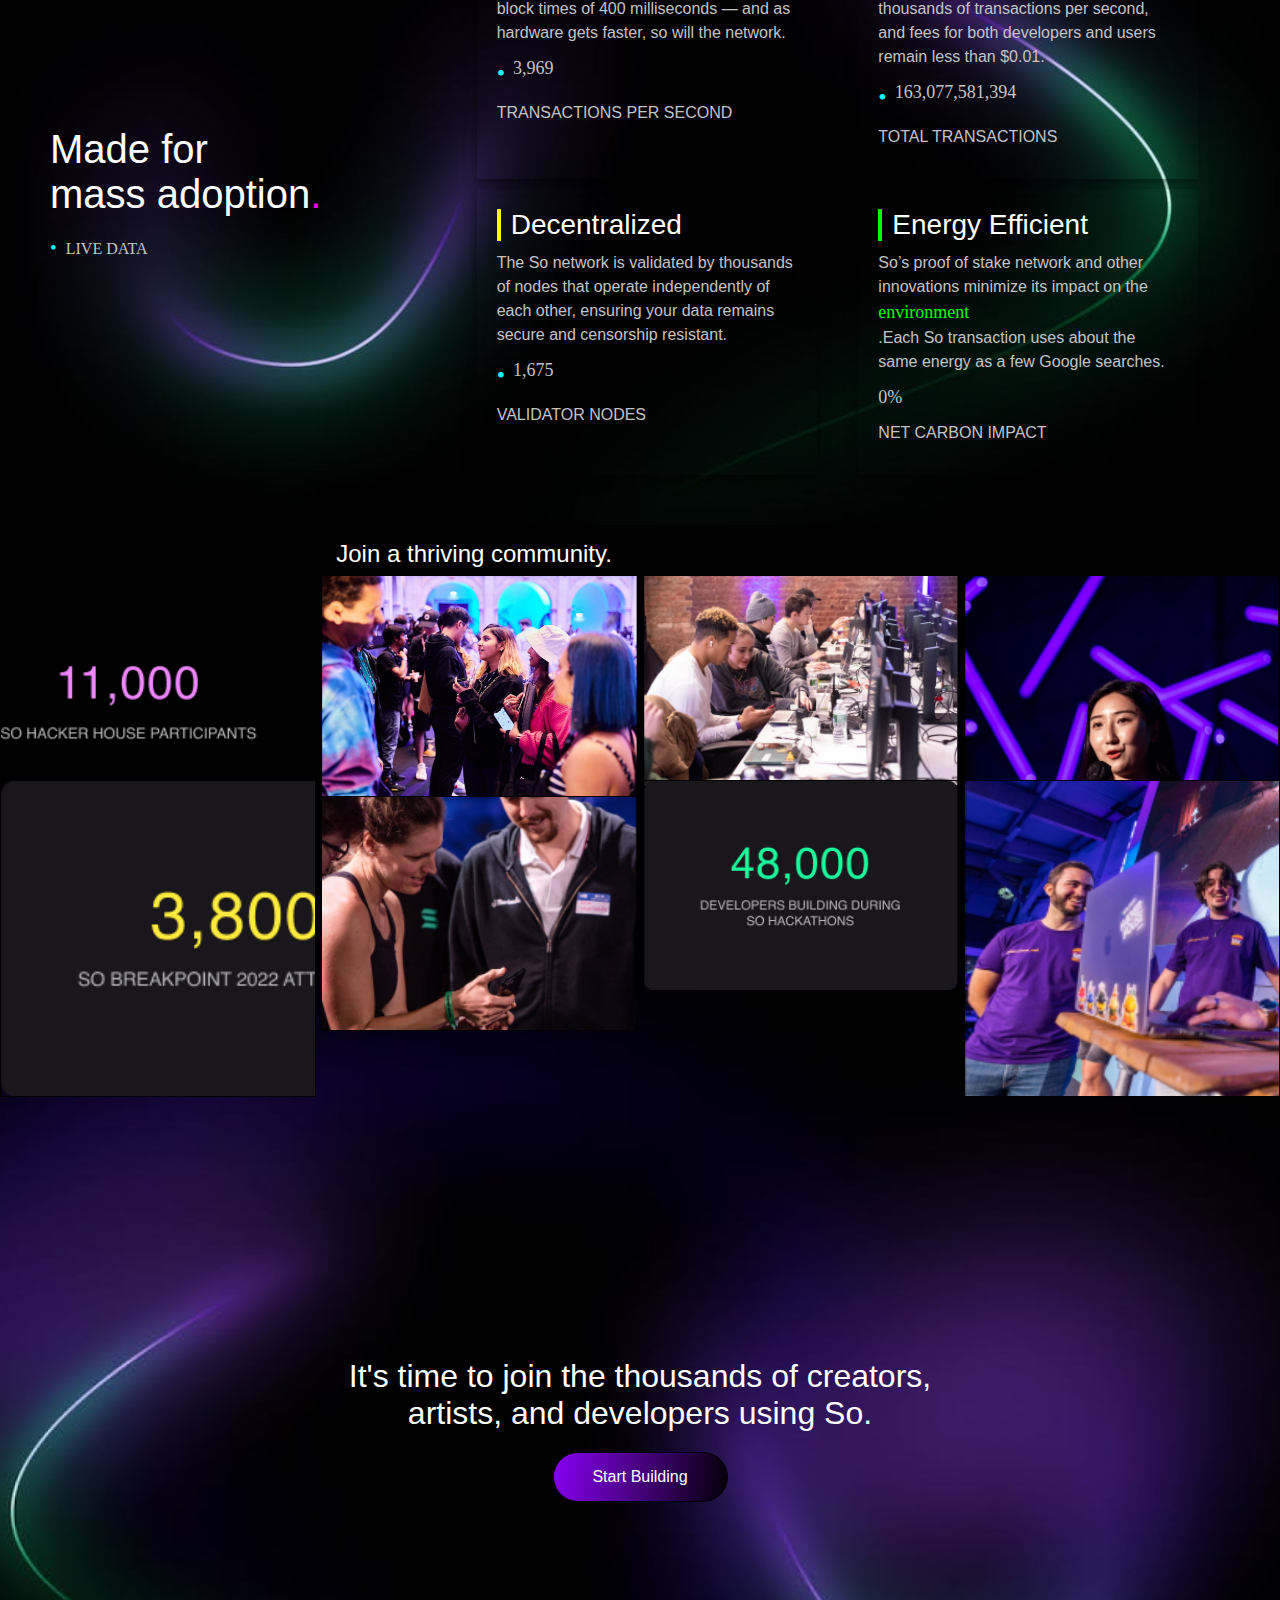
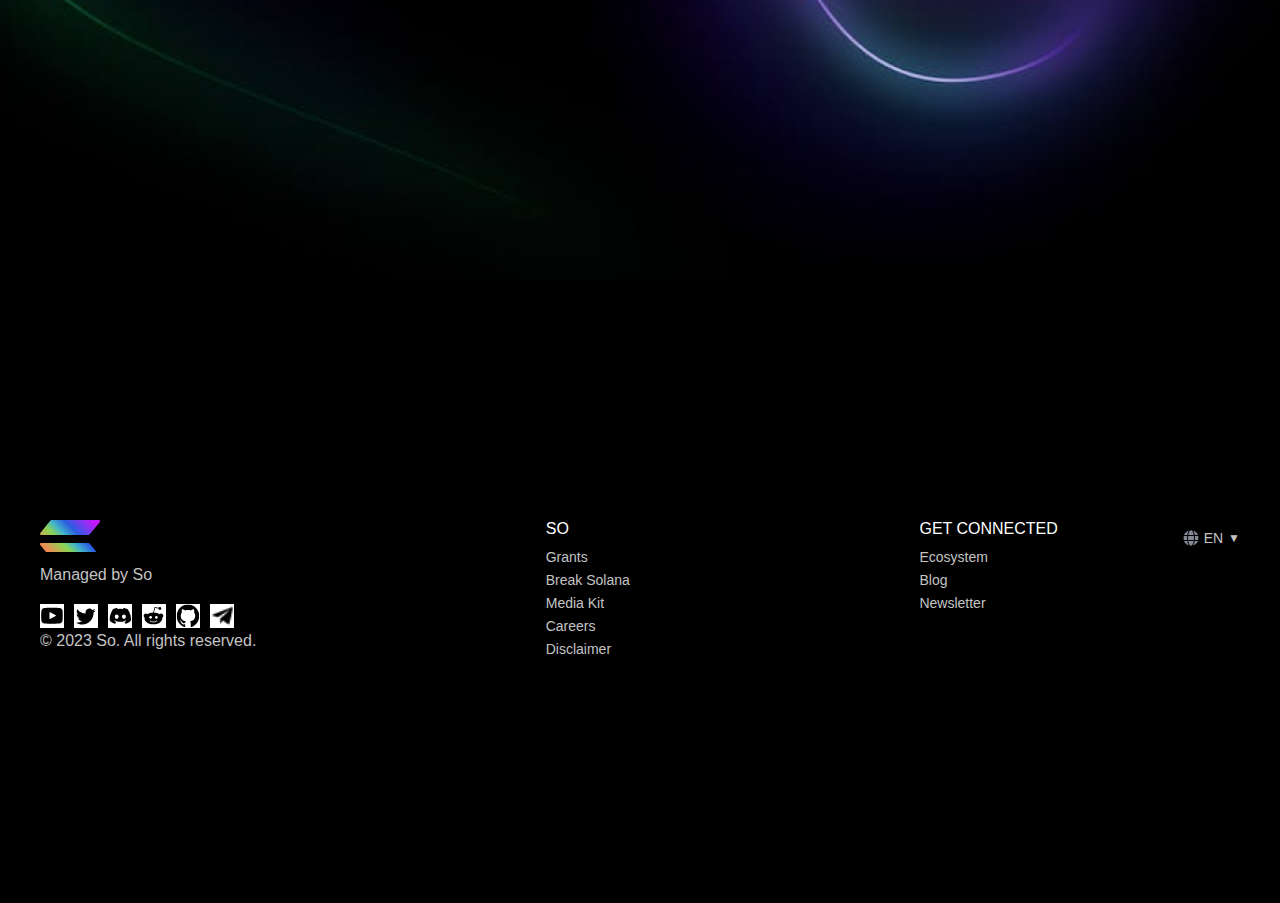
==== commit 7fd2de49: "[NO-2]-Implement-the-CTA-Banner-conflict-cozuldü" ====
--- a/index.html
+++ b/index.html
@@ -140,7 +140,16 @@
         <div><img src="images/join-community/sağüstiki.png" alt=""></div>
       </div>
     </section>
-
+     <!-- beyzanurmete-CTA-Banner-started-->
+ <div class="banner">
+  <div class="banner-text">
+    <h1>It's time to join the thousands of creators, artists, and developers using So.</h1>
+  </div>
+  <div class="banner-button">
+    <button class="banner-start-building-btn">Start Building</button>
+  </div>
+</div>
+<!-- beyzanurmete-CTA-Banner-end----->
     <!-- Footer Section -->
     <footer class="footer">
       <div class="footer-container">
--- a/style/style.css
+++ b/style/style.css
@@ -897,4 +897,68 @@
     }
   }
 }
-/* deniz-feature-section-start */+/* deniz-feature-section-start */
+
+/* Banner Section */
+.banner {
+  display: flex;
+  flex-direction: column;
+  justify-content: center;
+  align-items: center;
+  height: 100vh;
+  background-image: url("../images/banner-back.png");
+  background-size: cover;
+  background-position: center;
+  text-align: center;
+  color: white;
+  padding: 0 20px;
+}
+
+.banner-text h1 {
+  margin-bottom: 20px;
+  max-width: 600px;
+  font-size: 32px;
+  font-weight: 350;
+  text-align: center;
+}
+
+.banner-start-building-btn {
+  width: 175px;
+  height: 50px;
+  background: linear-gradient(99deg, #8c01fa -2.99%, #000 102.28%);
+  color: white;
+  border: 1px solid #000;
+  border-radius: 36px;
+  font-size: 16px;
+  cursor: pointer;
+  transition: all 0.3s ease;
+  text-align: center;
+  display: inline-block;
+}
+
+.banner-start-building-btn:hover {
+  background: linear-gradient(99deg, #8c01fa -10%, #000 120%);
+}
+@media screen and (max-width: 768px) {
+  .banner-text h1 {
+    font-size: 24px;
+  }
+
+  .banner-start-building-btn {
+    width: 100px; 
+    height: 35px; 
+    font-size: 14px; 
+  }
+}
+
+@media screen and (max-width: 480px) {
+  .banner-text h1 {
+    font-size: 18px; 
+  }
+
+  .banner-start-building-btn {
+    
+    font-size: 12px; 
+  }
+}
+/* Banner Section */